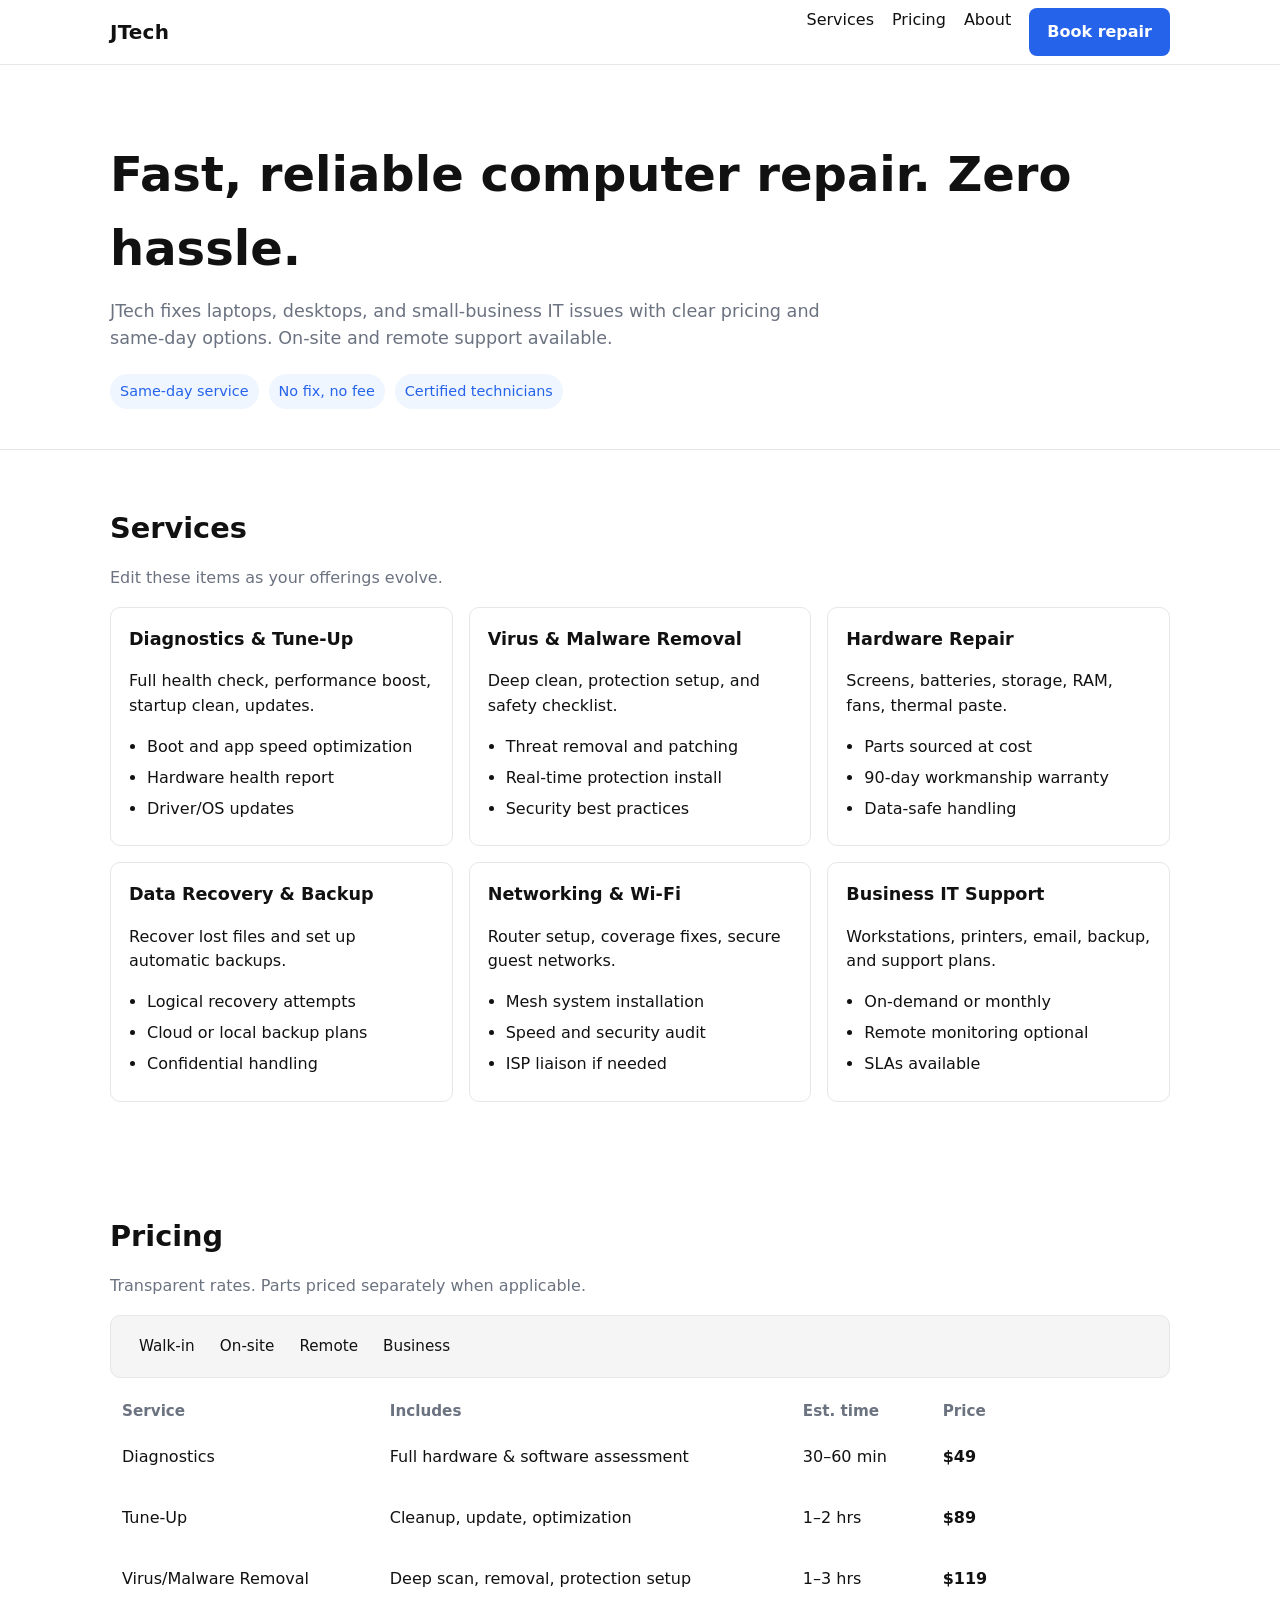
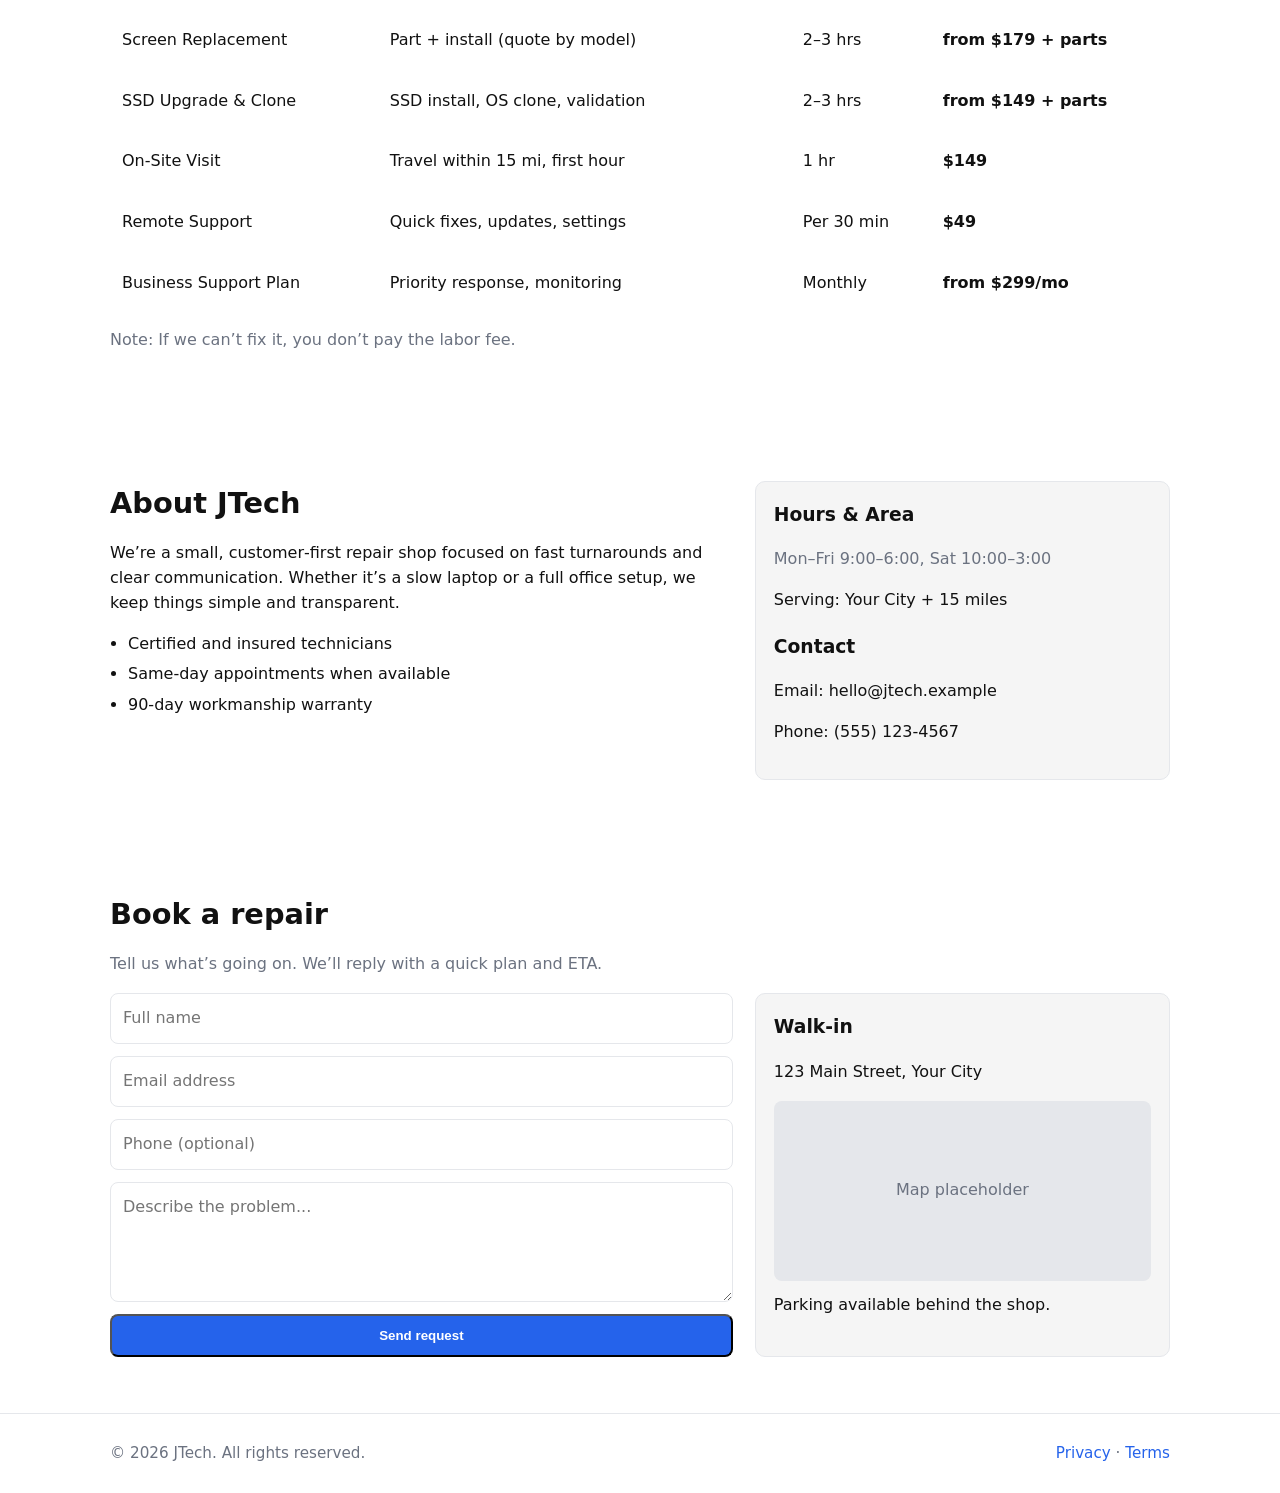
==== index.html @ 732d1e19 "Rename file.html to index.html" ====
<!doctype html>
<html lang="en">
<head>
  <meta charset="utf-8" />
  <meta name="viewport" content="width=device-width,initial-scale=1" />
  <title>JTech — Computer Repair & IT Support</title>
  <meta name="description" content="JTech provides fast, reliable computer repair and IT support. On-site and remote help for homes and small businesses." />
  <style>
    :root{
      --bg:#ffffff; --text:#111111; --muted:#6b7280; --line:#e5e7eb;
      --accent:#2563eb; --accent-weak:#eff6ff; --panel:#f5f5f5; --radius:10px;
    }
    *{box-sizing:border-box}
    html,body{margin:0;padding:0;background:var(--bg);color:var(--text);font-family:system-ui,-apple-system,Segoe UI,Roboto,Inter,Arial,sans-serif;line-height:1.55}
    a{color:var(--accent);text-decoration:none}
    a:hover{text-decoration:underline}
    .container{max-width:1100px;margin:0 auto;padding:0 20px}
    header{position:sticky;top:0;background:rgba(255,255,255,0.9);backdrop-filter:blur(6px);border-bottom:1px solid var(--line);z-index:10}
    .nav{display:flex;align-items:center;justify-content:space-between;height:64px}
    .brand{font-weight:700;font-size:1.25rem;letter-spacing:.2px}
    nav ul{display:flex;gap:18px;list-style:none;margin:0;padding:0}
    nav a{color:var(--text)}
    .btn{display:inline-block;background:var(--accent);color:#fff;padding:12px 18px;border-radius:8px;font-weight:600}
    .btn:hover{opacity:.95;text-decoration:none}
    .hero{padding:72px 0 40px;border-bottom:1px solid var(--line)}
    .hero h1{font-size:clamp(32px,4vw,48px);margin:0 0 12px}
    .hero p{color:var(--muted);font-size:1.1rem;max-width:720px;margin:0 0 22px}
    .badges{display:flex;gap:10px;flex-wrap:wrap;margin:12px 0 0}
    .badge{background:var(--accent-weak);color:var(--accent);padding:6px 10px;border-radius:999px;font-size:.9rem}
    section{padding:56px 0}
    h2{font-size:1.8rem;margin:0 0 16px}
    .muted{color:var(--muted)}
    .grid{display:grid;gap:16px}
    @media(min-width:800px){.grid.cols-3{grid-template-columns:repeat(3,1fr)}}
    .card{border:1px solid var(--line);border-radius:var(--radius);padding:18px;background:#fff}
    .card h3{margin:0 0 6px;font-size:1.1rem}
    .price-table{width:100%;border-collapse:separate;border-spacing:0 8px}
    .price-table th{text-align:left;color:var(--muted);font-weight:600;font-size:.95rem;padding:0 12px}
    .price-row{background:#fff;border:1px solid var(--line);border-radius:10px}
    .price-row td{padding:14px 12px;vertical-align:middle}
    .price-tag{font-weight:700}
    .pill{background:var(--panel);padding:8px 10px;border-radius:8px;font-size:.95rem}
    .split{display:grid;gap:22px}
    @media(min-width:900px){.split{grid-template-columns:1.2fr .8fr}}
    .list{margin:10px 0 0;padding:0 0 0 18px}
    .list li{margin:6px 0}
    .panel{background:var(--panel);border:1px solid var(--line);border-radius:var(--radius);padding:18px}
    form{display:grid;gap:12px}
    input,textarea{width:100%;padding:12px 12px;border:1px solid var(--line);border-radius:8px;font:inherit}
    textarea{min-height:120px;resize:vertical}
    footer{border-top:1px solid var(--line);padding:28px 0;color:var(--muted);font-size:.95rem}
    .sr-only{position:absolute;left:-10000px;top:auto;width:1px;height:1px;overflow:hidden}
  </style>
</head>
<body>
  <header>
    <div class="container nav">
      <div class="brand">JTech</div>
      <nav aria-label="Primary">
        <ul>
          <li><a href="#services">Services</a></li>
          <li><a href="#pricing">Pricing</a></li>
          <li><a href="#about">About</a></li>
          <li><a href="#contact" class="btn">Book repair</a></li>
        </ul>
      </nav>
    </div>
  </header>

  <main>
    <!-- Hero -->
    <section class="hero">
      <div class="container">
        <h1>Fast, reliable computer repair. Zero hassle.</h1>
        <p>JTech fixes laptops, desktops, and small-business IT issues with clear pricing and same‑day options. On-site and remote support available.</p>
        <div class="badges">
          <span class="badge">Same-day service</span>
          <span class="badge">No fix, no fee</span>
          <span class="badge">Certified technicians</span>
        </div>
      </div>
    </section>

    <!-- Services -->
    <section id="services">
      <div class="container">
        <h2>Services</h2>
        <p class="muted">Edit these items as your offerings evolve.</p>
        <div class="grid cols-3">
          <div class="card">
            <h3>Diagnostics & Tune‑Up</h3>
            <p>Full health check, performance boost, startup clean, updates.</p>
            <ul class="list">
              <li>Boot and app speed optimization</li>
              <li>Hardware health report</li>
              <li>Driver/OS updates</li>
            </ul>
          </div>
          <div class="card">
            <h3>Virus & Malware Removal</h3>
            <p>Deep clean, protection setup, and safety checklist.</p>
            <ul class="list">
              <li>Threat removal and patching</li>
              <li>Real-time protection install</li>
              <li>Security best practices</li>
            </ul>
          </div>
          <div class="card">
            <h3>Hardware Repair</h3>
            <p>Screens, batteries, storage, RAM, fans, thermal paste.</p>
            <ul class="list">
              <li>Parts sourced at cost</li>
              <li>90‑day workmanship warranty</li>
              <li>Data-safe handling</li>
            </ul>
          </div>
          <div class="card">
            <h3>Data Recovery & Backup</h3>
            <p>Recover lost files and set up automatic backups.</p>
            <ul class="list">
              <li>Logical recovery attempts</li>
              <li>Cloud or local backup plans</li>
              <li>Confidential handling</li>
            </ul>
          </div>
          <div class="card">
            <h3>Networking & Wi‑Fi</h3>
            <p>Router setup, coverage fixes, secure guest networks.</p>
            <ul class="list">
              <li>Mesh system installation</li>
              <li>Speed and security audit</li>
              <li>ISP liaison if needed</li>
            </ul>
          </div>
          <div class="card">
            <h3>Business IT Support</h3>
            <p>Workstations, printers, email, backup, and support plans.</p>
            <ul class="list">
              <li>On-demand or monthly</li>
              <li>Remote monitoring optional</li>
              <li>SLAs available</li>
            </ul>
          </div>
        </div>
      </div>
    </section>

    <!-- Pricing -->
    <section id="pricing">
      <div class="container">
        <h2>Pricing</h2>
        <p class="muted">Transparent rates. Parts priced separately when applicable.</p>
        <div class="panel" aria-label="Pricing quick filters">
          <span class="pill">Walk‑in</span>
          <span class="pill">On‑site</span>
          <span class="pill">Remote</span>
          <span class="pill">Business</span>
        </div>
        <div style="height:14px"></div>
        <table class="price-table" aria-describedby="pricing">
          <thead>
            <tr>
              <th>Service</th>
              <th>Includes</th>
              <th>Est. time</th>
              <th>Price</th>
            </tr>
          </thead>
          <tbody>
            <!-- Duplicate .price-row to add/edit items -->
            <tr class="price-row">
              <td>Diagnostics</td>
              <td>Full hardware & software assessment</td>
              <td>30–60 min</td>
              <td class="price-tag">$49</td>
            </tr>
            <tr class="price-row">
              <td>Tune‑Up</td>
              <td>Cleanup, update, optimization</td>
              <td>1–2 hrs</td>
              <td class="price-tag">$89</td>
            </tr>
            <tr class="price-row">
              <td>Virus/Malware Removal</td>
              <td>Deep scan, removal, protection setup</td>
              <td>1–3 hrs</td>
              <td class="price-tag">$119</td>
            </tr>
            <tr class="price-row">
              <td>Screen Replacement</td>
              <td>Part + install (quote by model)</td>
              <td>2–3 hrs</td>
              <td class="price-tag">from $179 + parts</td>
            </tr>
            <tr class="price-row">
              <td>SSD Upgrade & Clone</td>
              <td>SSD install, OS clone, validation</td>
              <td>2–3 hrs</td>
              <td class="price-tag">from $149 + parts</td>
            </tr>
            <tr class="price-row">
              <td>On‑Site Visit</td>
              <td>Travel within 15 mi, first hour</td>
              <td>1 hr</td>
              <td class="price-tag">$149</td>
            </tr>
            <tr class="price-row">
              <td>Remote Support</td>
              <td>Quick fixes, updates, settings</td>
              <td>Per 30 min</td>
              <td class="price-tag">$49</td>
            </tr>
            <tr class="price-row">
              <td>Business Support Plan</td>
              <td>Priority response, monitoring</td>
              <td>Monthly</td>
              <td class="price-tag">from $299/mo</td>
            </tr>
          </tbody>
        </table>
        <p class="muted" style="margin-top:10px">Note: If we can’t fix it, you don’t pay the labor fee.</p>
      </div>
    </section>

    <!-- About -->
    <section id="about">
      <div class="container split">
        <div>
          <h2>About JTech</h2>
          <p>We’re a small, customer‑first repair shop focused on fast turnarounds and clear communication. Whether it’s a slow laptop or a full office setup, we keep things simple and transparent.</p>
          <ul class="list">
            <li>Certified and insured technicians</li>
            <li>Same‑day appointments when available</li>
            <li>90‑day workmanship warranty</li>
          </ul>
        </div>
        <div class="panel">
          <h3 style="margin-top:0">Hours & Area</h3>
          <p class="muted">Mon–Fri 9:00–6:00, Sat 10:00–3:00</p>
          <p>Serving: Your City + 15 miles</p>
          <h3>Contact</h3>
          <p>Email: hello@jtech.example</p>
          <p>Phone: (555) 123‑4567</p>
        </div>
      </div>
    </section>

    <!-- Contact -->
    <section id="contact">
      <div class="container">
        <h2>Book a repair</h2>
        <p class="muted">Tell us what’s going on. We’ll reply with a quick plan and ETA.</p>
        <div class="split">
          <form aria-label="Contact form" onsubmit="event.preventDefault(); alert('Thanks! We will contact you shortly.');">
            <label class="sr-only" for="name">Name</label>
            <input id="name" name="name" placeholder="Full name" required />
            <label class="sr-only" for="email">Email</label>
            <input id="email" name="email" placeholder="Email address" type="email" required />
            <label class="sr-only" for="phone">Phone</label>
            <input id="phone" name="phone" placeholder="Phone (optional)" />
            <label class="sr-only" for="details">Issue details</label>
            <textarea id="details" name="details" placeholder="Describe the problem..." required></textarea>
            <button class="btn" type="submit">Send request</button>
          </form>
          <div class="panel">
            <h3 style="margin-top:0">Walk‑in</h3>
            <p>123 Main Street, Your City</p>
            <div id="map" style="height:180px;background:#e5e7eb;border-radius:8px;display:flex;align-items:center;justify-content:center;color:#6b7280">Map placeholder</div>
            <p style="margin-top:12px">Parking available behind the shop.</p>
          </div>
        </div>
      </div>
    </section>
  </main>

  <footer>
    <div class="container">
      <div style="display:flex;justify-content:space-between;flex-wrap:wrap;gap:12px">
        <div>© <span id="year"></span> JTech. All rights reserved.</div>
        <div><a href="#">Privacy</a> · <a href="#">Terms</a></div>
      </div>
    </div>
  </footer>

  <script>
    // Set current year
    document.getElementById('year').textContent = new Date().getFullYear();
  </script>
</body>
</html>
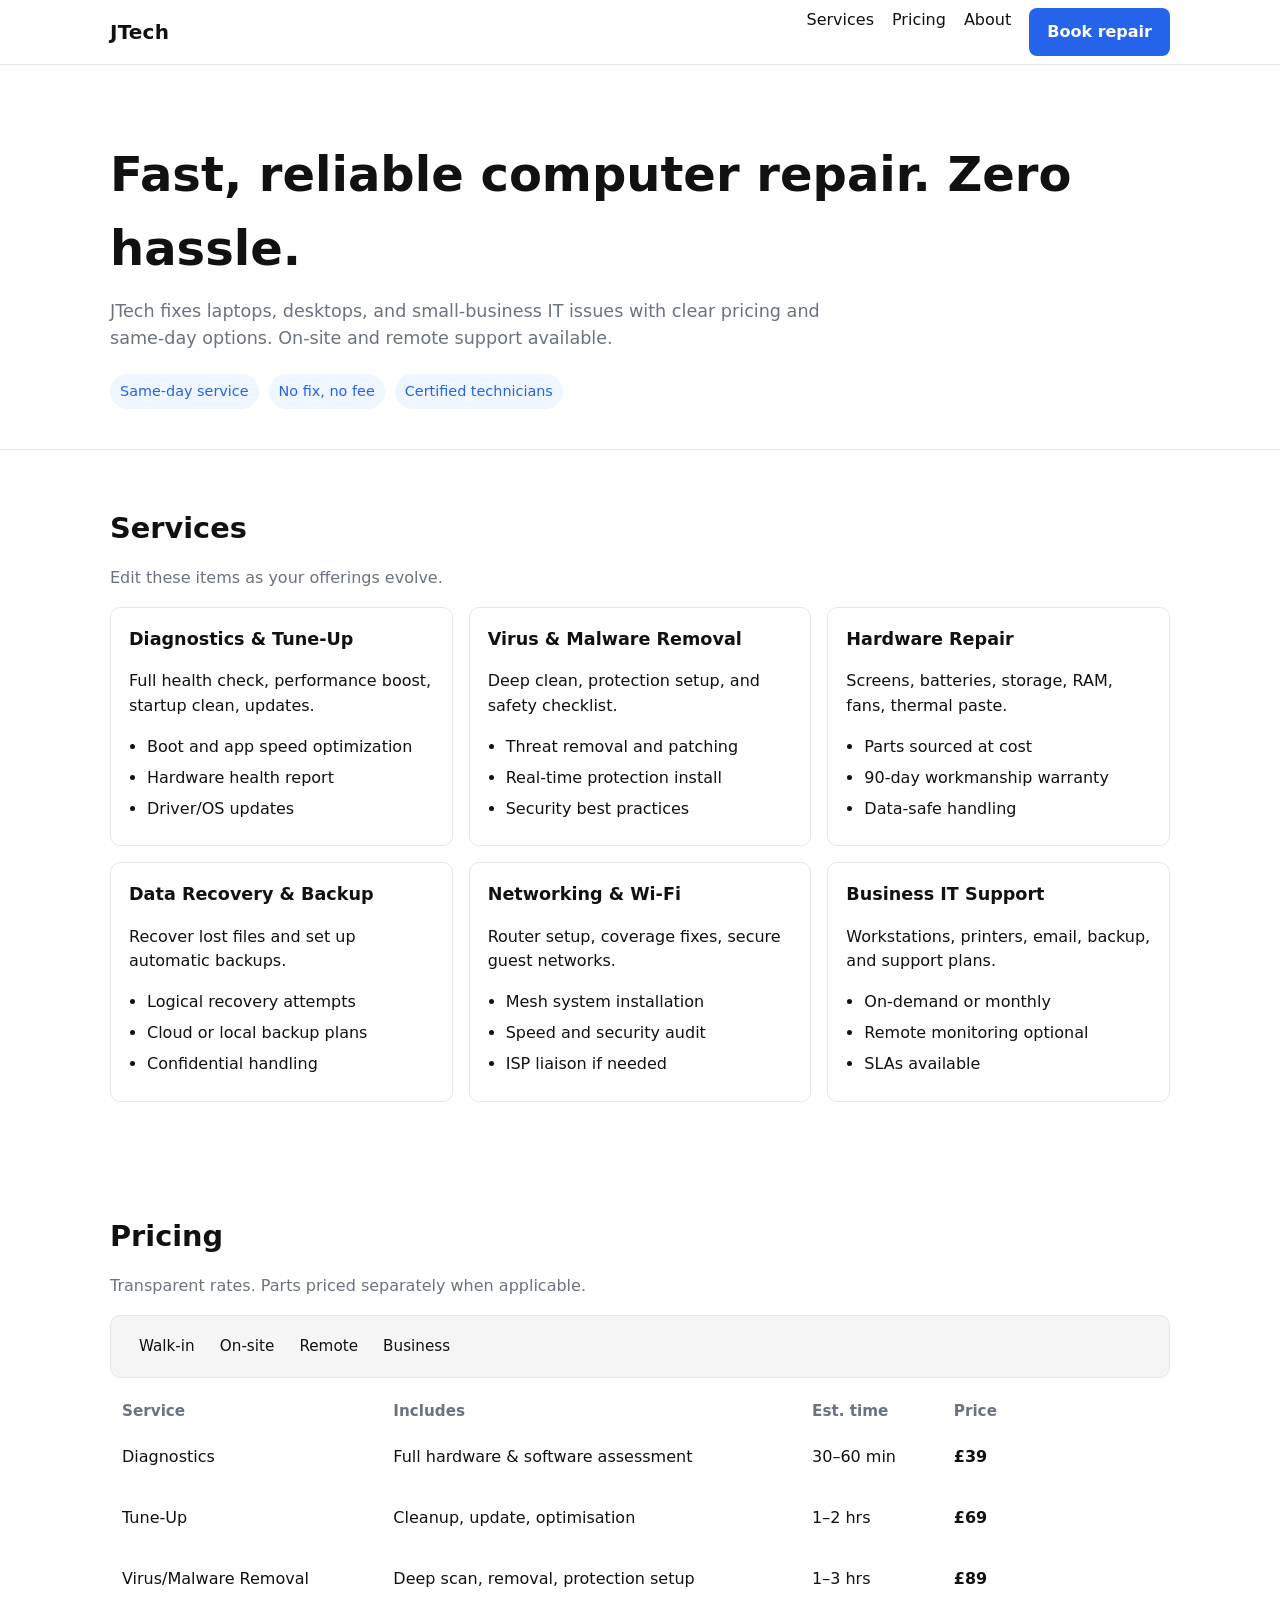
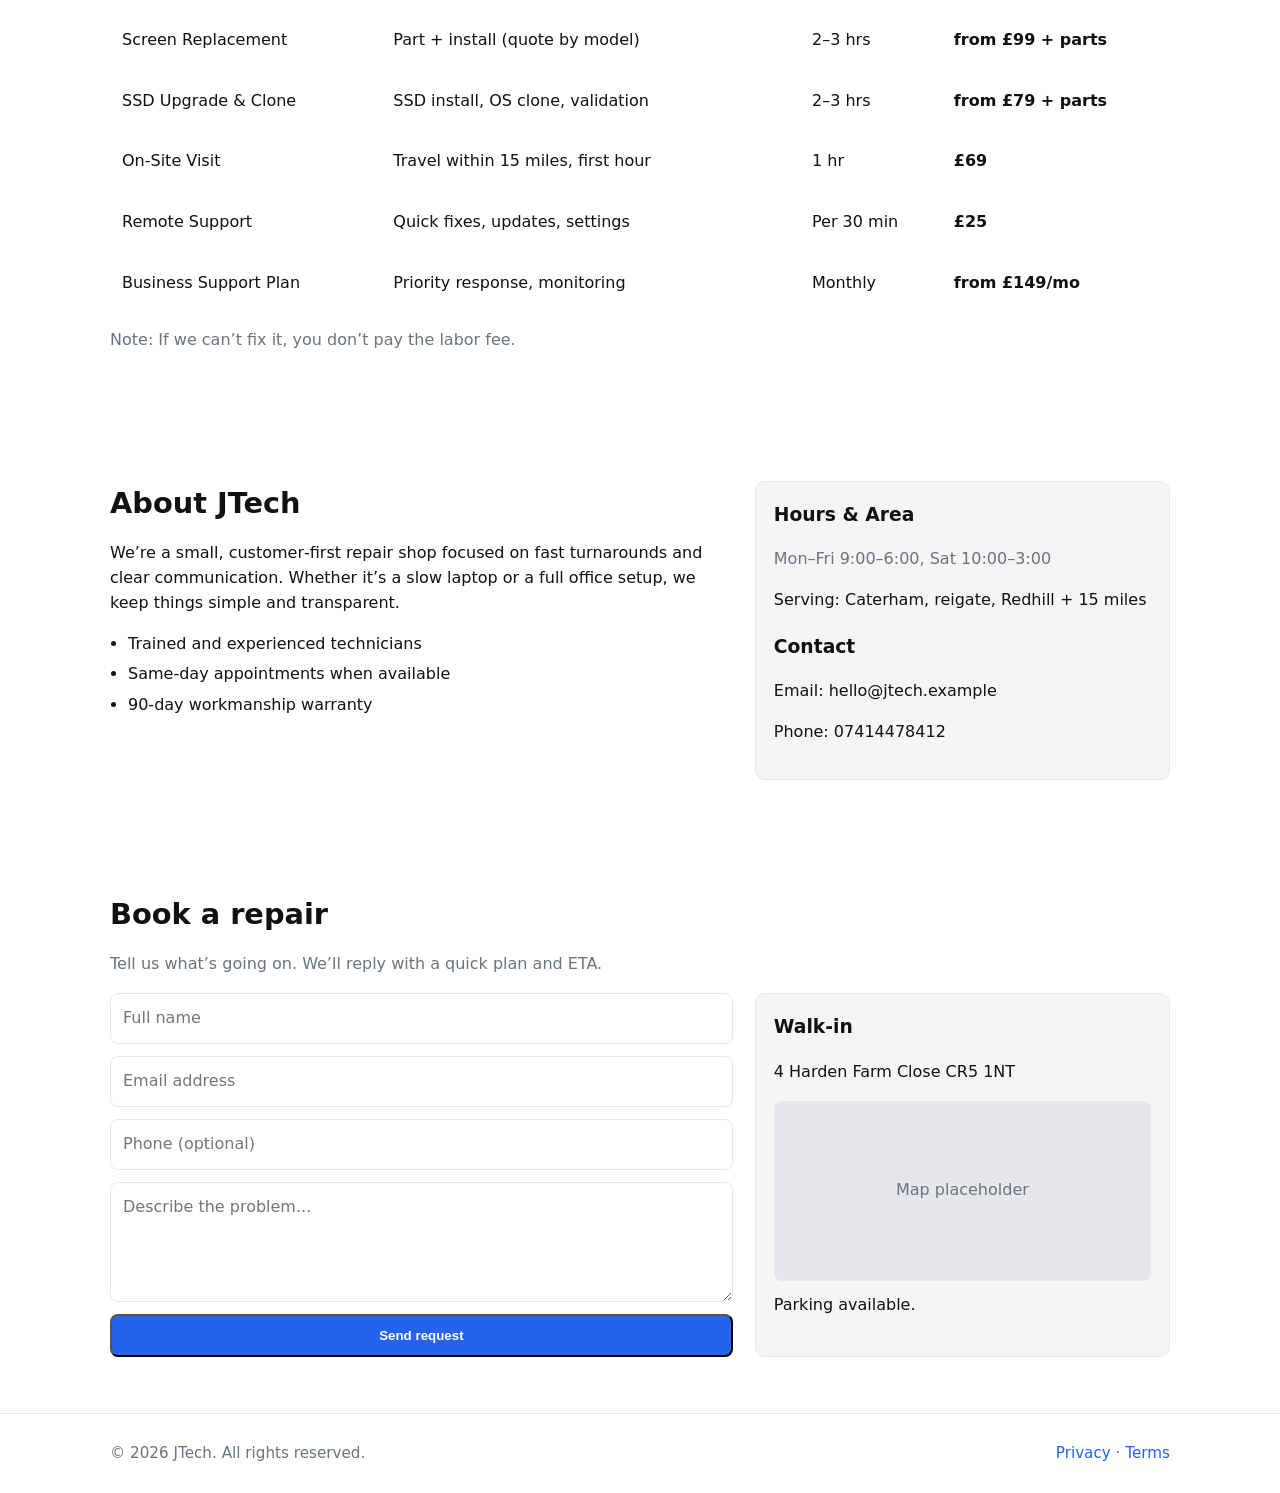
==== commit 3d2194b7: "index.html" ====
--- a/index.html
+++ b/index.html
@@ -169,52 +169,60 @@
           <tbody>
             <!-- Duplicate .price-row to add/edit items -->
             <tr class="price-row">
-              <td>Diagnostics</td>
-              <td>Full hardware & software assessment</td>
-              <td>30–60 min</td>
-              <td class="price-tag">$49</td>
-            </tr>
-            <tr class="price-row">
-              <td>Tune‑Up</td>
-              <td>Cleanup, update, optimization</td>
-              <td>1–2 hrs</td>
-              <td class="price-tag">$89</td>
-            </tr>
-            <tr class="price-row">
-              <td>Virus/Malware Removal</td>
-              <td>Deep scan, removal, protection setup</td>
-              <td>1–3 hrs</td>
-              <td class="price-tag">$119</td>
-            </tr>
-            <tr class="price-row">
-              <td>Screen Replacement</td>
-              <td>Part + install (quote by model)</td>
-              <td>2–3 hrs</td>
-              <td class="price-tag">from $179 + parts</td>
-            </tr>
-            <tr class="price-row">
-              <td>SSD Upgrade & Clone</td>
-              <td>SSD install, OS clone, validation</td>
-              <td>2–3 hrs</td>
-              <td class="price-tag">from $149 + parts</td>
-            </tr>
-            <tr class="price-row">
-              <td>On‑Site Visit</td>
-              <td>Travel within 15 mi, first hour</td>
-              <td>1 hr</td>
-              <td class="price-tag">$149</td>
-            </tr>
-            <tr class="price-row">
-              <td>Remote Support</td>
-              <td>Quick fixes, updates, settings</td>
-              <td>Per 30 min</td>
-              <td class="price-tag">$49</td>
-            </tr>
-            <tr class="price-row">
-              <td>Business Support Plan</td>
-              <td>Priority response, monitoring</td>
-              <td>Monthly</td>
-              <td class="price-tag">from $299/mo</td>
+  <td>Diagnostics</td>
+  <td>Full hardware & software assessment</td>
+  <td>30–60 min</td>
+  <td class="price-tag">£39</td>
+</tr>
+
+<tr class="price-row">
+  <td>Tune-Up</td>
+  <td>Cleanup, update, optimisation</td>
+  <td>1–2 hrs</td>
+  <td class="price-tag">£69</td>
+</tr>
+
+<tr class="price-row">
+  <td>Virus/Malware Removal</td>
+  <td>Deep scan, removal, protection setup</td>
+  <td>1–3 hrs</td>
+  <td class="price-tag">£89</td>
+</tr>
+
+<tr class="price-row">
+  <td>Screen Replacement</td>
+  <td>Part + install (quote by model)</td>
+  <td>2–3 hrs</td>
+  <td class="price-tag">from £99 + parts</td>
+</tr>
+
+<tr class="price-row">
+  <td>SSD Upgrade & Clone</td>
+  <td>SSD install, OS clone, validation</td>
+  <td>2–3 hrs</td>
+  <td class="price-tag">from £79 + parts</td>
+</tr>
+
+<tr class="price-row">
+  <td>On-Site Visit</td>
+  <td>Travel within 15 miles, first hour</td>
+  <td>1 hr</td>
+  <td class="price-tag">£69</td>
+</tr>
+
+<tr class="price-row">
+  <td>Remote Support</td>
+  <td>Quick fixes, updates, settings</td>
+  <td>Per 30 min</td>
+  <td class="price-tag">£25</td>
+</tr>
+
+<tr class="price-row">
+  <td>Business Support Plan</td>
+  <td>Priority response, monitoring</td>
+  <td>Monthly</td>
+  <td class="price-tag">from £149/mo</td>
+</tr>
             </tr>
           </tbody>
         </table>
@@ -229,7 +237,7 @@
           <h2>About JTech</h2>
           <p>We’re a small, customer‑first repair shop focused on fast turnarounds and clear communication. Whether it’s a slow laptop or a full office setup, we keep things simple and transparent.</p>
           <ul class="list">
-            <li>Certified and insured technicians</li>
+            <li>Trained and experienced technicians</li>
             <li>Same‑day appointments when available</li>
             <li>90‑day workmanship warranty</li>
           </ul>
@@ -237,10 +245,10 @@
         <div class="panel">
           <h3 style="margin-top:0">Hours & Area</h3>
           <p class="muted">Mon–Fri 9:00–6:00, Sat 10:00–3:00</p>
-          <p>Serving: Your City + 15 miles</p>
+          <p>Serving: Caterham, reigate, Redhill + 15 miles</p>
           <h3>Contact</h3>
           <p>Email: hello@jtech.example</p>
-          <p>Phone: (555) 123‑4567</p>
+          <p>Phone: 07414478412</p>
         </div>
       </div>
     </section>
@@ -264,9 +272,9 @@
           </form>
           <div class="panel">
             <h3 style="margin-top:0">Walk‑in</h3>
-            <p>123 Main Street, Your City</p>
+            <p>4 Harden Farm Close CR5 1NT</p>
             <div id="map" style="height:180px;background:#e5e7eb;border-radius:8px;display:flex;align-items:center;justify-content:center;color:#6b7280">Map placeholder</div>
-            <p style="margin-top:12px">Parking available behind the shop.</p>
+            <p style="margin-top:12px">Parking available.</p>
           </div>
         </div>
       </div>
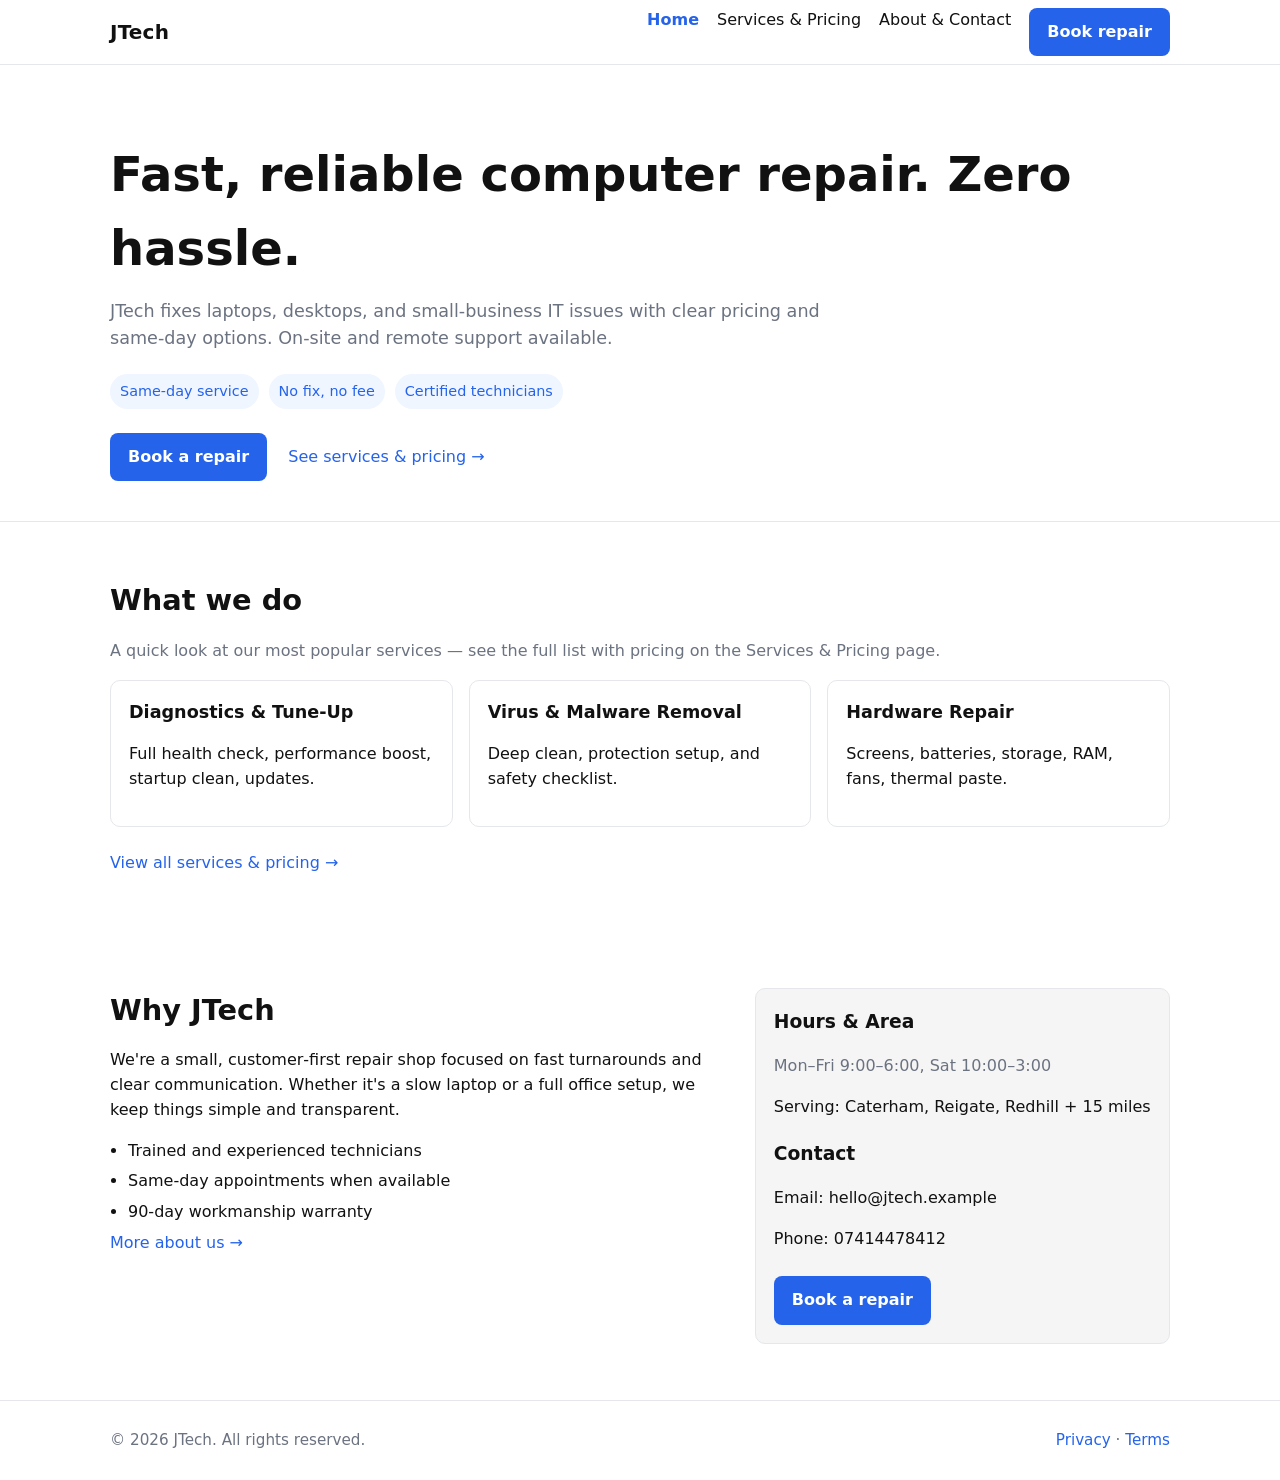
==== commit 2470b505: "Add files via upload" ====
--- a/index.html
+++ b/index.html
@@ -5,70 +5,24 @@
   <meta name="viewport" content="width=device-width,initial-scale=1" />
   <title>JTech — Computer Repair & IT Support</title>
   <meta name="description" content="JTech provides fast, reliable computer repair and IT support. On-site and remote help for homes and small businesses." />
-  <style>
-    :root{
-      --bg:#ffffff; --text:#111111; --muted:#6b7280; --line:#e5e7eb;
-      --accent:#2563eb; --accent-weak:#eff6ff; --panel:#f5f5f5; --radius:10px;
-    }
-    *{box-sizing:border-box}
-    html,body{margin:0;padding:0;background:var(--bg);color:var(--text);font-family:system-ui,-apple-system,Segoe UI,Roboto,Inter,Arial,sans-serif;line-height:1.55}
-    a{color:var(--accent);text-decoration:none}
-    a:hover{text-decoration:underline}
-    .container{max-width:1100px;margin:0 auto;padding:0 20px}
-    header{position:sticky;top:0;background:rgba(255,255,255,0.9);backdrop-filter:blur(6px);border-bottom:1px solid var(--line);z-index:10}
-    .nav{display:flex;align-items:center;justify-content:space-between;height:64px}
-    .brand{font-weight:700;font-size:1.25rem;letter-spacing:.2px}
-    nav ul{display:flex;gap:18px;list-style:none;margin:0;padding:0}
-    nav a{color:var(--text)}
-    .btn{display:inline-block;background:var(--accent);color:#fff;padding:12px 18px;border-radius:8px;font-weight:600}
-    .btn:hover{opacity:.95;text-decoration:none}
-    .hero{padding:72px 0 40px;border-bottom:1px solid var(--line)}
-    .hero h1{font-size:clamp(32px,4vw,48px);margin:0 0 12px}
-    .hero p{color:var(--muted);font-size:1.1rem;max-width:720px;margin:0 0 22px}
-    .badges{display:flex;gap:10px;flex-wrap:wrap;margin:12px 0 0}
-    .badge{background:var(--accent-weak);color:var(--accent);padding:6px 10px;border-radius:999px;font-size:.9rem}
-    section{padding:56px 0}
-    h2{font-size:1.8rem;margin:0 0 16px}
-    .muted{color:var(--muted)}
-    .grid{display:grid;gap:16px}
-    @media(min-width:800px){.grid.cols-3{grid-template-columns:repeat(3,1fr)}}
-    .card{border:1px solid var(--line);border-radius:var(--radius);padding:18px;background:#fff}
-    .card h3{margin:0 0 6px;font-size:1.1rem}
-    .price-table{width:100%;border-collapse:separate;border-spacing:0 8px}
-    .price-table th{text-align:left;color:var(--muted);font-weight:600;font-size:.95rem;padding:0 12px}
-    .price-row{background:#fff;border:1px solid var(--line);border-radius:10px}
-    .price-row td{padding:14px 12px;vertical-align:middle}
-    .price-tag{font-weight:700}
-    .pill{background:var(--panel);padding:8px 10px;border-radius:8px;font-size:.95rem}
-    .split{display:grid;gap:22px}
-    @media(min-width:900px){.split{grid-template-columns:1.2fr .8fr}}
-    .list{margin:10px 0 0;padding:0 0 0 18px}
-    .list li{margin:6px 0}
-    .panel{background:var(--panel);border:1px solid var(--line);border-radius:var(--radius);padding:18px}
-    form{display:grid;gap:12px}
-    input,textarea{width:100%;padding:12px 12px;border:1px solid var(--line);border-radius:8px;font:inherit}
-    textarea{min-height:120px;resize:vertical}
-    footer{border-top:1px solid var(--line);padding:28px 0;color:var(--muted);font-size:.95rem}
-    .sr-only{position:absolute;left:-10000px;top:auto;width:1px;height:1px;overflow:hidden}
-  </style>
+  <link rel="stylesheet" href="styles.css" />
 </head>
 <body>
   <header>
     <div class="container nav">
-      <div class="brand">JTech</div>
+      <a class="brand" href="index.html">JTech</a>
       <nav aria-label="Primary">
         <ul>
-          <li><a href="#services">Services</a></li>
-          <li><a href="#pricing">Pricing</a></li>
-          <li><a href="#about">About</a></li>
-          <li><a href="#contact" class="btn">Book repair</a></li>
+          <li><a href="index.html" class="active">Home</a></li>
+          <li><a href="services-pricing.html">Services & Pricing</a></li>
+          <li><a href="about-contact.html">About & Contact</a></li>
+          <li><a href="about-contact.html#contact" class="btn">Book repair</a></li>
         </ul>
       </nav>
     </div>
   </header>
 
   <main>
-    <!-- Hero -->
     <section class="hero">
       <div class="container">
         <h1>Fast, reliable computer repair. Zero hassle.</h1>
@@ -78,204 +32,57 @@
           <span class="badge">No fix, no fee</span>
           <span class="badge">Certified technicians</span>
         </div>
+        <div style="margin-top:24px">
+          <a href="about-contact.html#contact" class="btn">Book a repair</a>
+          <a href="services-pricing.html" style="margin-left:16px">See services & pricing →</a>
+        </div>
       </div>
     </section>
 
-    <!-- Services -->
-    <section id="services">
+    <section>
       <div class="container">
-        <h2>Services</h2>
-        <p class="muted">Edit these items as your offerings evolve.</p>
+        <h2>What we do</h2>
+        <p class="muted">A quick look at our most popular services — see the full list with pricing on the Services & Pricing page.</p>
         <div class="grid cols-3">
           <div class="card">
             <h3>Diagnostics & Tune‑Up</h3>
             <p>Full health check, performance boost, startup clean, updates.</p>
-            <ul class="list">
-              <li>Boot and app speed optimization</li>
-              <li>Hardware health report</li>
-              <li>Driver/OS updates</li>
-            </ul>
           </div>
           <div class="card">
             <h3>Virus & Malware Removal</h3>
             <p>Deep clean, protection setup, and safety checklist.</p>
-            <ul class="list">
-              <li>Threat removal and patching</li>
-              <li>Real-time protection install</li>
-              <li>Security best practices</li>
-            </ul>
           </div>
           <div class="card">
             <h3>Hardware Repair</h3>
             <p>Screens, batteries, storage, RAM, fans, thermal paste.</p>
-            <ul class="list">
-              <li>Parts sourced at cost</li>
-              <li>90‑day workmanship warranty</li>
-              <li>Data-safe handling</li>
-            </ul>
           </div>
-          <div class="card">
-            <h3>Data Recovery & Backup</h3>
-            <p>Recover lost files and set up automatic backups.</p>
-            <ul class="list">
-              <li>Logical recovery attempts</li>
-              <li>Cloud or local backup plans</li>
-              <li>Confidential handling</li>
-            </ul>
-          </div>
-          <div class="card">
-            <h3>Networking & Wi‑Fi</h3>
-            <p>Router setup, coverage fixes, secure guest networks.</p>
-            <ul class="list">
-              <li>Mesh system installation</li>
-              <li>Speed and security audit</li>
-              <li>ISP liaison if needed</li>
-            </ul>
-          </div>
-          <div class="card">
-            <h3>Business IT Support</h3>
-            <p>Workstations, printers, email, backup, and support plans.</p>
-            <ul class="list">
-              <li>On-demand or monthly</li>
-              <li>Remote monitoring optional</li>
-              <li>SLAs available</li>
-            </ul>
-          </div>
+        </div>
+        <div style="margin-top:24px">
+          <a href="services-pricing.html">View all services & pricing →</a>
         </div>
       </div>
     </section>
 
-    <!-- Pricing -->
-    <section id="pricing">
-      <div class="container">
-        <h2>Pricing</h2>
-        <p class="muted">Transparent rates. Parts priced separately when applicable.</p>
-        <div class="panel" aria-label="Pricing quick filters">
-          <span class="pill">Walk‑in</span>
-          <span class="pill">On‑site</span>
-          <span class="pill">Remote</span>
-          <span class="pill">Business</span>
-        </div>
-        <div style="height:14px"></div>
-        <table class="price-table" aria-describedby="pricing">
-          <thead>
-            <tr>
-              <th>Service</th>
-              <th>Includes</th>
-              <th>Est. time</th>
-              <th>Price</th>
-            </tr>
-          </thead>
-          <tbody>
-            <!-- Duplicate .price-row to add/edit items -->
-            <tr class="price-row">
-  <td>Diagnostics</td>
-  <td>Full hardware & software assessment</td>
-  <td>30–60 min</td>
-  <td class="price-tag">£39</td>
-</tr>
-
-<tr class="price-row">
-  <td>Tune-Up</td>
-  <td>Cleanup, update, optimisation</td>
-  <td>1–2 hrs</td>
-  <td class="price-tag">£69</td>
-</tr>
-
-<tr class="price-row">
-  <td>Virus/Malware Removal</td>
-  <td>Deep scan, removal, protection setup</td>
-  <td>1–3 hrs</td>
-  <td class="price-tag">£89</td>
-</tr>
-
-<tr class="price-row">
-  <td>Screen Replacement</td>
-  <td>Part + install (quote by model)</td>
-  <td>2–3 hrs</td>
-  <td class="price-tag">from £99 + parts</td>
-</tr>
-
-<tr class="price-row">
-  <td>SSD Upgrade & Clone</td>
-  <td>SSD install, OS clone, validation</td>
-  <td>2–3 hrs</td>
-  <td class="price-tag">from £79 + parts</td>
-</tr>
-
-<tr class="price-row">
-  <td>On-Site Visit</td>
-  <td>Travel within 15 miles, first hour</td>
-  <td>1 hr</td>
-  <td class="price-tag">£69</td>
-</tr>
-
-<tr class="price-row">
-  <td>Remote Support</td>
-  <td>Quick fixes, updates, settings</td>
-  <td>Per 30 min</td>
-  <td class="price-tag">£25</td>
-</tr>
-
-<tr class="price-row">
-  <td>Business Support Plan</td>
-  <td>Priority response, monitoring</td>
-  <td>Monthly</td>
-  <td class="price-tag">from £149/mo</td>
-</tr>
-            </tr>
-          </tbody>
-        </table>
-        <p class="muted" style="margin-top:10px">Note: If we can’t fix it, you don’t pay the labor fee.</p>
-      </div>
-    </section>
-
-    <!-- About -->
-    <section id="about">
+    <section>
       <div class="container split">
         <div>
-          <h2>About JTech</h2>
-          <p>We’re a small, customer‑first repair shop focused on fast turnarounds and clear communication. Whether it’s a slow laptop or a full office setup, we keep things simple and transparent.</p>
+          <h2>Why JTech</h2>
+          <p>We're a small, customer‑first repair shop focused on fast turnarounds and clear communication. Whether it's a slow laptop or a full office setup, we keep things simple and transparent.</p>
           <ul class="list">
             <li>Trained and experienced technicians</li>
             <li>Same‑day appointments when available</li>
             <li>90‑day workmanship warranty</li>
           </ul>
+          <a href="about-contact.html">More about us →</a>
         </div>
         <div class="panel">
           <h3 style="margin-top:0">Hours & Area</h3>
           <p class="muted">Mon–Fri 9:00–6:00, Sat 10:00–3:00</p>
-          <p>Serving: Caterham, reigate, Redhill + 15 miles</p>
+          <p>Serving: Caterham, Reigate, Redhill + 15 miles</p>
           <h3>Contact</h3>
           <p>Email: hello@jtech.example</p>
           <p>Phone: 07414478412</p>
-        </div>
-      </div>
-    </section>
-
-    <!-- Contact -->
-    <section id="contact">
-      <div class="container">
-        <h2>Book a repair</h2>
-        <p class="muted">Tell us what’s going on. We’ll reply with a quick plan and ETA.</p>
-        <div class="split">
-          <form aria-label="Contact form" onsubmit="event.preventDefault(); alert('Thanks! We will contact you shortly.');">
-            <label class="sr-only" for="name">Name</label>
-            <input id="name" name="name" placeholder="Full name" required />
-            <label class="sr-only" for="email">Email</label>
-            <input id="email" name="email" placeholder="Email address" type="email" required />
-            <label class="sr-only" for="phone">Phone</label>
-            <input id="phone" name="phone" placeholder="Phone (optional)" />
-            <label class="sr-only" for="details">Issue details</label>
-            <textarea id="details" name="details" placeholder="Describe the problem..." required></textarea>
-            <button class="btn" type="submit">Send request</button>
-          </form>
-          <div class="panel">
-            <h3 style="margin-top:0">Walk‑in</h3>
-            <p>4 Harden Farm Close CR5 1NT</p>
-            <div id="map" style="height:180px;background:#e5e7eb;border-radius:8px;display:flex;align-items:center;justify-content:center;color:#6b7280">Map placeholder</div>
-            <p style="margin-top:12px">Parking available.</p>
-          </div>
+          <a href="about-contact.html#contact" class="btn" style="margin-top:8px">Book a repair</a>
         </div>
       </div>
     </section>
@@ -291,7 +98,6 @@
   </footer>
 
   <script>
-    // Set current year
     document.getElementById('year').textContent = new Date().getFullYear();
   </script>
 </body>
--- a/styles.css
+++ b/styles.css
@@ -0,0 +1,45 @@
+:root{
+  --bg:#ffffff; --text:#111111; --muted:#6b7280; --line:#e5e7eb;
+  --accent:#2563eb; --accent-weak:#eff6ff; --panel:#f5f5f5; --radius:10px;
+}
+*{box-sizing:border-box}
+html,body{margin:0;padding:0;background:var(--bg);color:var(--text);font-family:system-ui,-apple-system,Segoe UI,Roboto,Inter,Arial,sans-serif;line-height:1.55}
+a{color:var(--accent);text-decoration:none}
+a:hover{text-decoration:underline}
+.container{max-width:1100px;margin:0 auto;padding:0 20px}
+header{position:sticky;top:0;background:rgba(255,255,255,0.9);backdrop-filter:blur(6px);border-bottom:1px solid var(--line);z-index:10}
+.nav{display:flex;align-items:center;justify-content:space-between;height:64px}
+.brand{font-weight:700;font-size:1.25rem;letter-spacing:.2px;color:var(--text)}
+nav ul{display:flex;gap:18px;list-style:none;margin:0;padding:0}
+nav a{color:var(--text)}
+nav a.active{color:var(--accent);font-weight:600}
+.btn{display:inline-block;background:var(--accent);color:#fff;padding:12px 18px;border-radius:8px;font-weight:600}
+.btn:hover{opacity:.95;text-decoration:none}
+.hero{padding:72px 0 40px;border-bottom:1px solid var(--line)}
+.hero h1{font-size:clamp(32px,4vw,48px);margin:0 0 12px}
+.hero p{color:var(--muted);font-size:1.1rem;max-width:720px;margin:0 0 22px}
+.badges{display:flex;gap:10px;flex-wrap:wrap;margin:12px 0 0}
+.badge{background:var(--accent-weak);color:var(--accent);padding:6px 10px;border-radius:999px;font-size:.9rem}
+section{padding:56px 0}
+h2{font-size:1.8rem;margin:0 0 16px}
+.muted{color:var(--muted)}
+.grid{display:grid;gap:16px}
+@media(min-width:800px){.grid.cols-3{grid-template-columns:repeat(3,1fr)}}
+.card{border:1px solid var(--line);border-radius:var(--radius);padding:18px;background:#fff}
+.card h3{margin:0 0 6px;font-size:1.1rem}
+.price-table{width:100%;border-collapse:separate;border-spacing:0 8px}
+.price-table th{text-align:left;color:var(--muted);font-weight:600;font-size:.95rem;padding:0 12px}
+.price-row{background:#fff;border:1px solid var(--line);border-radius:10px}
+.price-row td{padding:14px 12px;vertical-align:middle}
+.price-tag{font-weight:700}
+.pill{background:var(--panel);padding:8px 10px;border-radius:8px;font-size:.95rem}
+.split{display:grid;gap:22px}
+@media(min-width:900px){.split{grid-template-columns:1.2fr .8fr}}
+.list{margin:10px 0 0;padding:0 0 0 18px}
+.list li{margin:6px 0}
+.panel{background:var(--panel);border:1px solid var(--line);border-radius:var(--radius);padding:18px}
+form{display:grid;gap:12px}
+input,textarea{width:100%;padding:12px 12px;border:1px solid var(--line);border-radius:8px;font:inherit}
+textarea{min-height:120px;resize:vertical}
+footer{border-top:1px solid var(--line);padding:28px 0;color:var(--muted);font-size:.95rem}
+.sr-only{position:absolute;left:-10000px;top:auto;width:1px;height:1px;overflow:hidden}
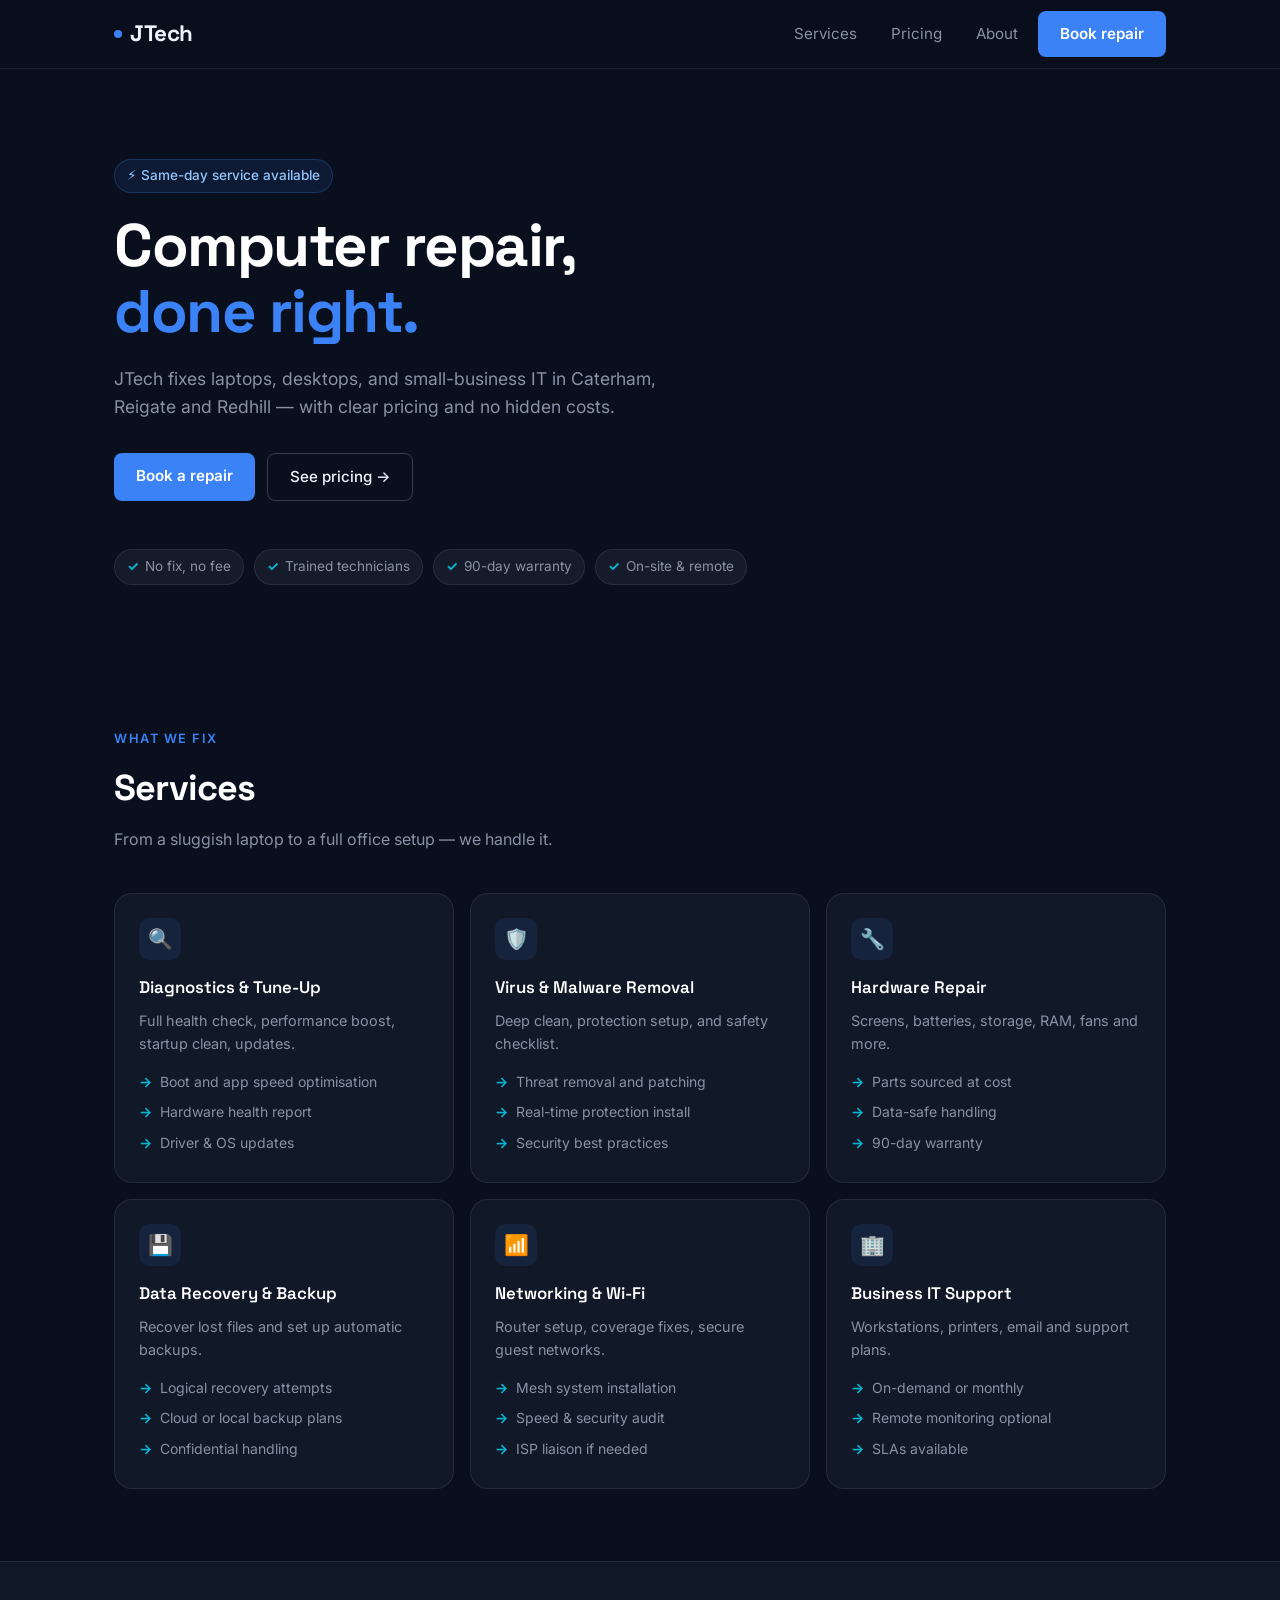
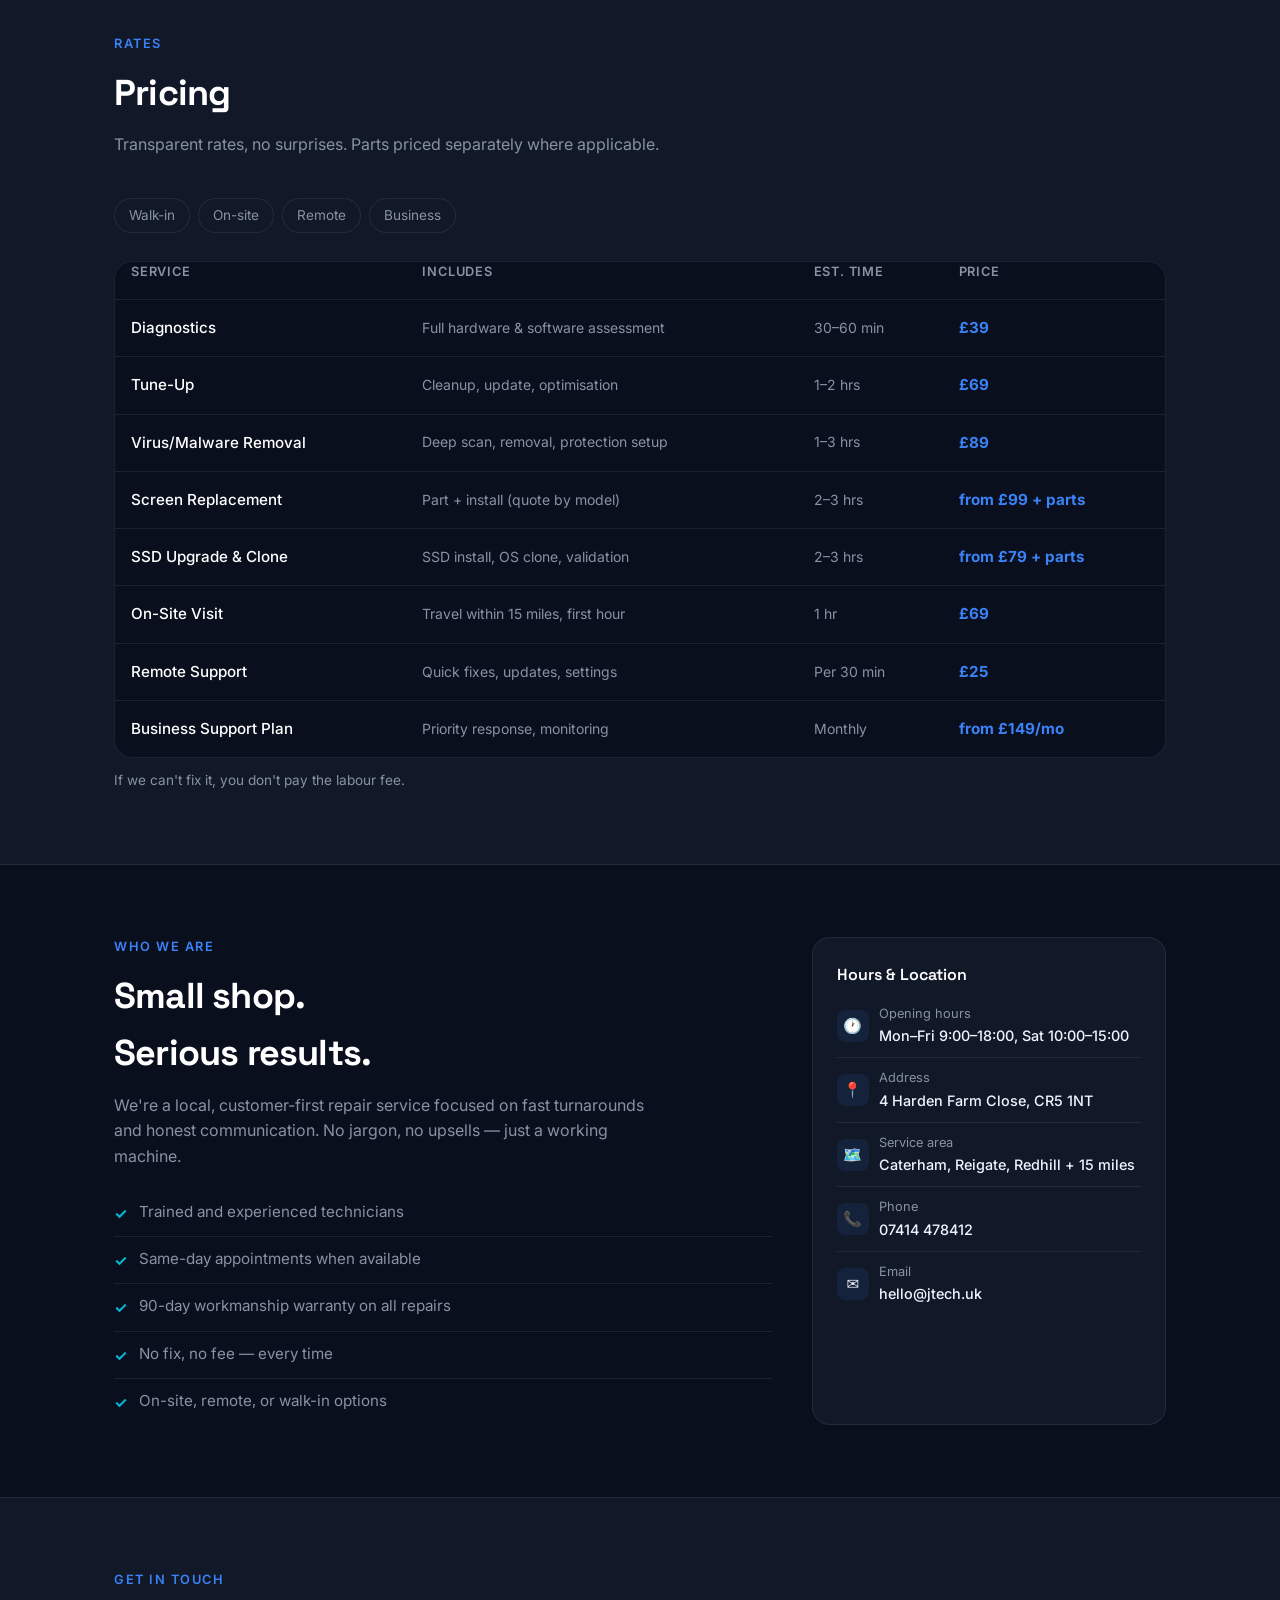
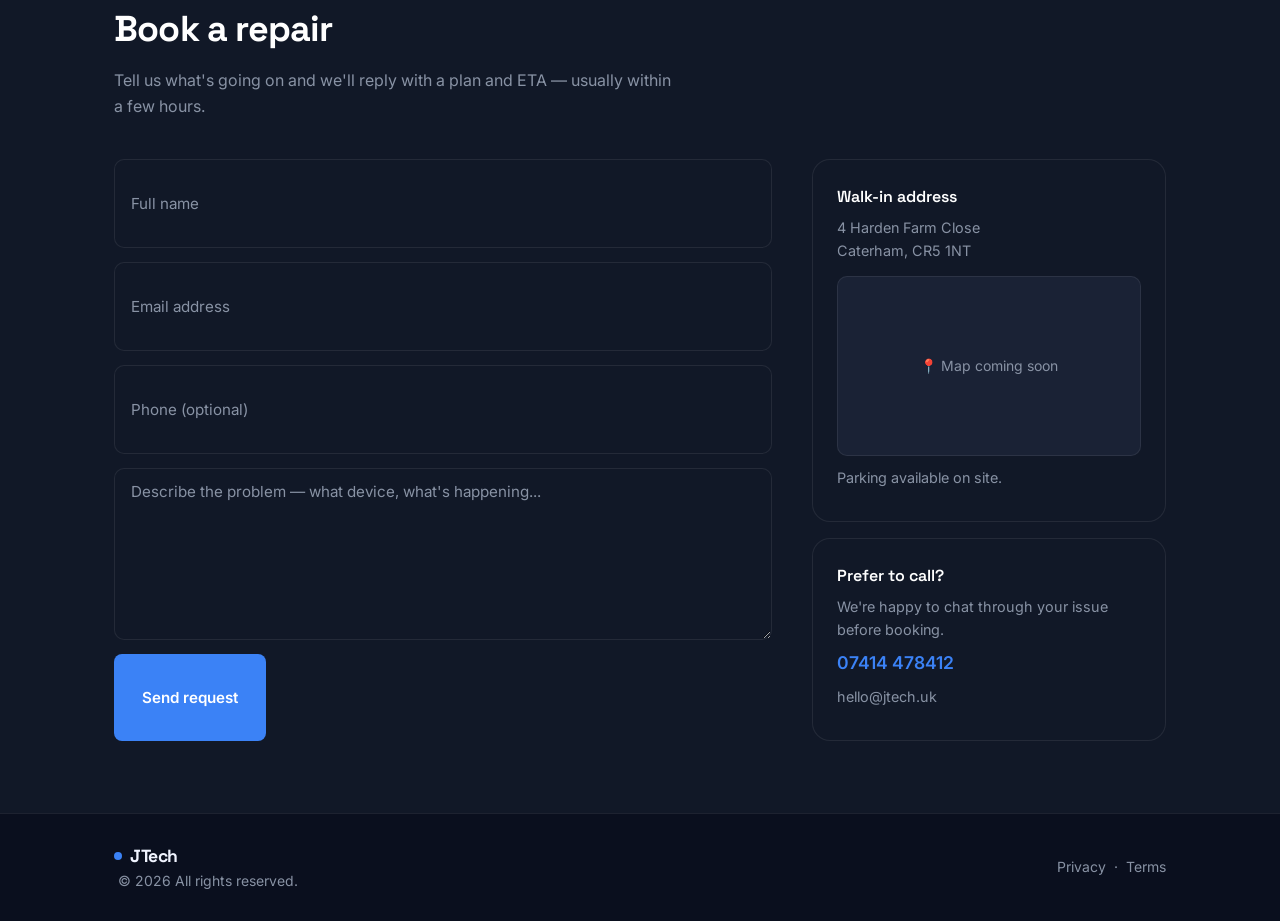
==== commit 2d0a4453: "Add files via upload" ====
--- a/index.html
+++ b/index.html
@@ -4,19 +4,19 @@
   <meta charset="utf-8" />
   <meta name="viewport" content="width=device-width,initial-scale=1" />
   <title>JTech — Computer Repair & IT Support</title>
-  <meta name="description" content="JTech provides fast, reliable computer repair and IT support. On-site and remote help for homes and small businesses." />
+  <meta name="description" content="JTech provides fast, reliable computer repair and IT support in Caterham, Reigate and Redhill." />
   <link rel="stylesheet" href="styles.css" />
 </head>
 <body>
   <header>
     <div class="container nav">
-      <a class="brand" href="index.html">JTech</a>
+      <a class="brand" href="#"><span class="brand-dot"></span>JTech</a>
       <nav aria-label="Primary">
         <ul>
-          <li><a href="index.html" class="active">Home</a></li>
-          <li><a href="services-pricing.html">Services & Pricing</a></li>
-          <li><a href="about-contact.html">About & Contact</a></li>
-          <li><a href="about-contact.html#contact" class="btn">Book repair</a></li>
+          <li><a href="#services">Services</a></li>
+          <li><a href="#pricing">Pricing</a></li>
+          <li><a href="#about">About</a></li>
+          <li><a href="#contact" class="btn">Book repair</a></li>
         </ul>
       </nav>
     </div>
@@ -25,80 +25,188 @@
   <main>
     <section class="hero">
       <div class="container">
-        <h1>Fast, reliable computer repair. Zero hassle.</h1>
-        <p>JTech fixes laptops, desktops, and small-business IT issues with clear pricing and same‑day options. On-site and remote support available.</p>
+        <div class="hero-tag">⚡ Same-day service available</div>
+        <h1>Computer repair,<br><span>done right.</span></h1>
+        <p>JTech fixes laptops, desktops, and small-business IT in Caterham, Reigate and Redhill — with clear pricing and no hidden costs.</p>
+        <div class="hero-ctas">
+          <a href="#contact" class="btn">Book a repair</a>
+          <a href="#pricing" class="btn-outline">See pricing →</a>
+        </div>
         <div class="badges">
-          <span class="badge">Same-day service</span>
           <span class="badge">No fix, no fee</span>
-          <span class="badge">Certified technicians</span>
-        </div>
-        <div style="margin-top:24px">
-          <a href="about-contact.html#contact" class="btn">Book a repair</a>
-          <a href="services-pricing.html" style="margin-left:16px">See services & pricing →</a>
-        </div>
-      </div>
-    </section>
-
-    <section>
-      <div class="container">
-        <h2>What we do</h2>
-        <p class="muted">A quick look at our most popular services — see the full list with pricing on the Services & Pricing page.</p>
+          <span class="badge">Trained technicians</span>
+          <span class="badge">90-day warranty</span>
+          <span class="badge">On-site & remote</span>
+        </div>
+      </div>
+    </section>
+
+    <section id="services">
+      <div class="container">
+        <p class="section-label">What we fix</p>
+        <h2>Services</h2>
+        <p class="sub">From a sluggish laptop to a full office setup — we handle it.</p>
         <div class="grid cols-3">
           <div class="card">
-            <h3>Diagnostics & Tune‑Up</h3>
+            <div class="card-icon">🔍</div>
+            <h3>Diagnostics & Tune-Up</h3>
             <p>Full health check, performance boost, startup clean, updates.</p>
-          </div>
-          <div class="card">
+            <ul><li>Boot and app speed optimisation</li><li>Hardware health report</li><li>Driver & OS updates</li></ul>
+          </div>
+          <div class="card">
+            <div class="card-icon">🛡️</div>
             <h3>Virus & Malware Removal</h3>
             <p>Deep clean, protection setup, and safety checklist.</p>
-          </div>
-          <div class="card">
+            <ul><li>Threat removal and patching</li><li>Real-time protection install</li><li>Security best practices</li></ul>
+          </div>
+          <div class="card">
+            <div class="card-icon">🔧</div>
             <h3>Hardware Repair</h3>
-            <p>Screens, batteries, storage, RAM, fans, thermal paste.</p>
-          </div>
-        </div>
-        <div style="margin-top:24px">
-          <a href="services-pricing.html">View all services & pricing →</a>
-        </div>
-      </div>
-    </section>
-
-    <section>
+            <p>Screens, batteries, storage, RAM, fans and more.</p>
+            <ul><li>Parts sourced at cost</li><li>Data-safe handling</li><li>90-day warranty</li></ul>
+          </div>
+          <div class="card">
+            <div class="card-icon">💾</div>
+            <h3>Data Recovery & Backup</h3>
+            <p>Recover lost files and set up automatic backups.</p>
+            <ul><li>Logical recovery attempts</li><li>Cloud or local backup plans</li><li>Confidential handling</li></ul>
+          </div>
+          <div class="card">
+            <div class="card-icon">📶</div>
+            <h3>Networking & Wi-Fi</h3>
+            <p>Router setup, coverage fixes, secure guest networks.</p>
+            <ul><li>Mesh system installation</li><li>Speed & security audit</li><li>ISP liaison if needed</li></ul>
+          </div>
+          <div class="card">
+            <div class="card-icon">🏢</div>
+            <h3>Business IT Support</h3>
+            <p>Workstations, printers, email and support plans.</p>
+            <ul><li>On-demand or monthly</li><li>Remote monitoring optional</li><li>SLAs available</li></ul>
+          </div>
+        </div>
+      </div>
+    </section>
+
+    <section id="pricing" style="background: var(--surface); border-top: 1px solid var(--border); border-bottom: 1px solid var(--border);">
+      <div class="container">
+        <p class="section-label">Rates</p>
+        <h2>Pricing</h2>
+        <p class="sub">Transparent rates, no surprises. Parts priced separately where applicable.</p>
+        <div class="pill-group">
+          <span class="pill">Walk-in</span>
+          <span class="pill">On-site</span>
+          <span class="pill">Remote</span>
+          <span class="pill">Business</span>
+        </div>
+        <div style="background:var(--bg);border:1px solid var(--border);border-radius:var(--radius-lg);overflow:hidden">
+          <table class="price-table">
+            <thead>
+              <tr>
+                <th>Service</th>
+                <th>Includes</th>
+                <th>Est. time</th>
+                <th>Price</th>
+              </tr>
+            </thead>
+            <tbody>
+              <tr class="price-row"><td>Diagnostics</td><td>Full hardware & software assessment</td><td>30–60 min</td><td class="price-tag">£39</td></tr>
+              <tr class="price-row"><td>Tune-Up</td><td>Cleanup, update, optimisation</td><td>1–2 hrs</td><td class="price-tag">£69</td></tr>
+              <tr class="price-row"><td>Virus/Malware Removal</td><td>Deep scan, removal, protection setup</td><td>1–3 hrs</td><td class="price-tag">£89</td></tr>
+              <tr class="price-row"><td>Screen Replacement</td><td>Part + install (quote by model)</td><td>2–3 hrs</td><td class="price-tag">from £99 + parts</td></tr>
+              <tr class="price-row"><td>SSD Upgrade & Clone</td><td>SSD install, OS clone, validation</td><td>2–3 hrs</td><td class="price-tag">from £79 + parts</td></tr>
+              <tr class="price-row"><td>On-Site Visit</td><td>Travel within 15 miles, first hour</td><td>1 hr</td><td class="price-tag">£69</td></tr>
+              <tr class="price-row"><td>Remote Support</td><td>Quick fixes, updates, settings</td><td>Per 30 min</td><td class="price-tag">£25</td></tr>
+              <tr class="price-row" style="border-bottom:none"><td>Business Support Plan</td><td>Priority response, monitoring</td><td>Monthly</td><td class="price-tag">from £149/mo</td></tr>
+            </tbody>
+          </table>
+        </div>
+        <p style="color:var(--muted);font-size:.85rem;margin-top:12px">If we can't fix it, you don't pay the labour fee.</p>
+      </div>
+    </section>
+
+    <section id="about">
       <div class="container split">
         <div>
-          <h2>Why JTech</h2>
-          <p>We're a small, customer‑first repair shop focused on fast turnarounds and clear communication. Whether it's a slow laptop or a full office setup, we keep things simple and transparent.</p>
-          <ul class="list">
-            <li>Trained and experienced technicians</li>
-            <li>Same‑day appointments when available</li>
-            <li>90‑day workmanship warranty</li>
+          <p class="section-label">Who we are</p>
+          <h2>Small shop.<br>Serious results.</h2>
+          <p class="sub" style="margin-bottom:0">We're a local, customer-first repair service focused on fast turnarounds and honest communication. No jargon, no upsells — just a working machine.</p>
+          <ul class="about-list">
+            <li><span class="check">✓</span> Trained and experienced technicians</li>
+            <li><span class="check">✓</span> Same-day appointments when available</li>
+            <li><span class="check">✓</span> 90-day workmanship warranty on all repairs</li>
+            <li><span class="check">✓</span> No fix, no fee — every time</li>
+            <li><span class="check">✓</span> On-site, remote, or walk-in options</li>
           </ul>
-          <a href="about-contact.html">More about us →</a>
         </div>
         <div class="panel">
-          <h3 style="margin-top:0">Hours & Area</h3>
-          <p class="muted">Mon–Fri 9:00–6:00, Sat 10:00–3:00</p>
-          <p>Serving: Caterham, Reigate, Redhill + 15 miles</p>
-          <h3>Contact</h3>
-          <p>Email: hello@jtech.example</p>
-          <p>Phone: 07414478412</p>
-          <a href="about-contact.html#contact" class="btn" style="margin-top:8px">Book a repair</a>
+          <h3>Hours & Location</h3>
+          <div class="info-row">
+            <div class="info-icon">🕐</div>
+            <div><div class="info-label">Opening hours</div><div class="info-value">Mon–Fri 9:00–18:00, Sat 10:00–15:00</div></div>
+          </div>
+          <div class="info-row">
+            <div class="info-icon">📍</div>
+            <div><div class="info-label">Address</div><div class="info-value">4 Harden Farm Close, CR5 1NT</div></div>
+          </div>
+          <div class="info-row">
+            <div class="info-icon">🗺️</div>
+            <div><div class="info-label">Service area</div><div class="info-value">Caterham, Reigate, Redhill + 15 miles</div></div>
+          </div>
+          <div class="info-row">
+            <div class="info-icon">📞</div>
+            <div><div class="info-label">Phone</div><div class="info-value">07414 478412</div></div>
+          </div>
+          <div class="info-row">
+            <div class="info-icon">✉️</div>
+            <div><div class="info-label">Email</div><div class="info-value">hello@jtech.uk</div></div>
+          </div>
+        </div>
+      </div>
+    </section>
+
+    <section id="contact" style="background: var(--surface); border-top: 1px solid var(--border);">
+      <div class="container">
+        <p class="section-label">Get in touch</p>
+        <h2>Book a repair</h2>
+        <p class="sub">Tell us what's going on and we'll reply with a plan and ETA — usually within a few hours.</p>
+        <div class="split">
+          <form class="contact-form" aria-label="Contact form" onsubmit="event.preventDefault(); this.innerHTML='<div style=\'color:#34d399;font-size:1.1rem;padding:20px 0\'>✓ Thanks! We\'ll be in touch shortly.</div>';">
+            <label class="sr-only" for="name">Name</label>
+            <input id="name" name="name" placeholder="Full name" required />
+            <label class="sr-only" for="email">Email</label>
+            <input id="email" name="email" placeholder="Email address" type="email" required />
+            <label class="sr-only" for="phone">Phone</label>
+            <input id="phone" name="phone" placeholder="Phone (optional)" />
+            <label class="sr-only" for="details">Issue details</label>
+            <textarea id="details" name="details" placeholder="Describe the problem — what device, what's happening..." required></textarea>
+            <button class="btn" type="submit" style="justify-self:start;padding:13px 28px">Send request</button>
+          </form>
+          <div>
+            <div class="panel" style="margin-bottom:16px">
+              <h3>Walk-in address</h3>
+              <p>4 Harden Farm Close<br>Caterham, CR5 1NT</p>
+              <div class="map-placeholder">📍 Map coming soon</div>
+              <p style="margin-top:10px">Parking available on site.</p>
+            </div>
+            <div class="panel">
+              <h3>Prefer to call?</h3>
+              <p>We're happy to chat through your issue before booking.</p>
+              <p style="color:var(--accent);font-size:1.1rem;font-weight:600;margin-top:8px">07414 478412</p>
+              <p style="margin-top:4px">hello@jtech.uk</p>
+            </div>
+          </div>
         </div>
       </div>
     </section>
   </main>
 
   <footer>
-    <div class="container">
-      <div style="display:flex;justify-content:space-between;flex-wrap:wrap;gap:12px">
-        <div>© <span id="year"></span> JTech. All rights reserved.</div>
-        <div><a href="#">Privacy</a> · <a href="#">Terms</a></div>
-      </div>
+    <div class="container footer-inner">
+      <div><span class="brand" style="font-size:1.1rem"><span class="brand-dot"></span>JTech</span> &nbsp;© <span id="year"></span> All rights reserved.</div>
+      <div><a href="#">Privacy</a> &nbsp;·&nbsp; <a href="#">Terms</a></div>
     </div>
   </footer>
 
-  <script>
-    document.getElementById('year').textContent = new Date().getFullYear();
-  </script>
+  <script>document.getElementById('year').textContent = new Date().getFullYear();</script>
 </body>
 </html>
--- a/styles.css
+++ b/styles.css
@@ -1,45 +1,302 @@
-:root{
-  --bg:#ffffff; --text:#111111; --muted:#6b7280; --line:#e5e7eb;
-  --accent:#2563eb; --accent-weak:#eff6ff; --panel:#f5f5f5; --radius:10px;
-}
-*{box-sizing:border-box}
-html,body{margin:0;padding:0;background:var(--bg);color:var(--text);font-family:system-ui,-apple-system,Segoe UI,Roboto,Inter,Arial,sans-serif;line-height:1.55}
-a{color:var(--accent);text-decoration:none}
-a:hover{text-decoration:underline}
-.container{max-width:1100px;margin:0 auto;padding:0 20px}
-header{position:sticky;top:0;background:rgba(255,255,255,0.9);backdrop-filter:blur(6px);border-bottom:1px solid var(--line);z-index:10}
-.nav{display:flex;align-items:center;justify-content:space-between;height:64px}
-.brand{font-weight:700;font-size:1.25rem;letter-spacing:.2px;color:var(--text)}
-nav ul{display:flex;gap:18px;list-style:none;margin:0;padding:0}
-nav a{color:var(--text)}
-nav a.active{color:var(--accent);font-weight:600}
-.btn{display:inline-block;background:var(--accent);color:#fff;padding:12px 18px;border-radius:8px;font-weight:600}
-.btn:hover{opacity:.95;text-decoration:none}
-.hero{padding:72px 0 40px;border-bottom:1px solid var(--line)}
-.hero h1{font-size:clamp(32px,4vw,48px);margin:0 0 12px}
-.hero p{color:var(--muted);font-size:1.1rem;max-width:720px;margin:0 0 22px}
-.badges{display:flex;gap:10px;flex-wrap:wrap;margin:12px 0 0}
-.badge{background:var(--accent-weak);color:var(--accent);padding:6px 10px;border-radius:999px;font-size:.9rem}
-section{padding:56px 0}
-h2{font-size:1.8rem;margin:0 0 16px}
-.muted{color:var(--muted)}
-.grid{display:grid;gap:16px}
-@media(min-width:800px){.grid.cols-3{grid-template-columns:repeat(3,1fr)}}
-.card{border:1px solid var(--line);border-radius:var(--radius);padding:18px;background:#fff}
-.card h3{margin:0 0 6px;font-size:1.1rem}
-.price-table{width:100%;border-collapse:separate;border-spacing:0 8px}
-.price-table th{text-align:left;color:var(--muted);font-weight:600;font-size:.95rem;padding:0 12px}
-.price-row{background:#fff;border:1px solid var(--line);border-radius:10px}
-.price-row td{padding:14px 12px;vertical-align:middle}
-.price-tag{font-weight:700}
-.pill{background:var(--panel);padding:8px 10px;border-radius:8px;font-size:.95rem}
-.split{display:grid;gap:22px}
-@media(min-width:900px){.split{grid-template-columns:1.2fr .8fr}}
-.list{margin:10px 0 0;padding:0 0 0 18px}
-.list li{margin:6px 0}
-.panel{background:var(--panel);border:1px solid var(--line);border-radius:var(--radius);padding:18px}
-form{display:grid;gap:12px}
-input,textarea{width:100%;padding:12px 12px;border:1px solid var(--line);border-radius:8px;font:inherit}
-textarea{min-height:120px;resize:vertical}
-footer{border-top:1px solid var(--line);padding:28px 0;color:var(--muted);font-size:.95rem}
-.sr-only{position:absolute;left:-10000px;top:auto;width:1px;height:1px;overflow:hidden}
+@import url('https://fonts.googleapis.com/css2?family=Inter:wght@400;500;600&family=Space+Grotesk:wght@500;700&display=swap');
+
+:root {
+  --bg: #0a0f1e;
+  --surface: #111827;
+  --surface2: #1a2235;
+  --border: rgba(255,255,255,0.08);
+  --text: #f0f4ff;
+  --muted: #8892a4;
+  --accent: #3b82f6;
+  --accent2: #06b6d4;
+  --accent-glow: rgba(59,130,246,0.15);
+  --radius: 12px;
+  --radius-lg: 18px;
+}
+
+*, *::before, *::after { box-sizing: border-box; margin: 0; padding: 0; }
+
+html, body {
+  background: var(--bg);
+  color: var(--text);
+  font-family: 'Inter', system-ui, sans-serif;
+  font-size: 16px;
+  line-height: 1.6;
+}
+
+a { color: var(--accent); text-decoration: none; }
+a:hover { text-decoration: underline; }
+
+.container { max-width: 1100px; margin: 0 auto; padding: 0 24px; }
+
+/* NAV */
+header {
+  position: sticky;
+  top: 0;
+  z-index: 20;
+  background: rgba(10,15,30,0.85);
+  backdrop-filter: blur(12px);
+  border-bottom: 1px solid var(--border);
+}
+.nav { display: flex; align-items: center; justify-content: space-between; height: 68px; }
+.brand {
+  font-family: 'Space Grotesk', sans-serif;
+  font-weight: 700;
+  font-size: 1.4rem;
+  color: var(--text);
+  letter-spacing: -0.5px;
+  display: flex;
+  align-items: center;
+  gap: 8px;
+}
+.brand-dot { width: 8px; height: 8px; background: var(--accent); border-radius: 50%; display: inline-block; }
+nav ul { display: flex; gap: 6px; list-style: none; align-items: center; }
+nav a { color: var(--muted); padding: 8px 14px; border-radius: 8px; font-size: .95rem; transition: color .15s, background .15s; }
+nav a:hover { color: var(--text); background: rgba(255,255,255,0.05); text-decoration: none; }
+nav a.active { color: var(--text); }
+
+/* BUTTONS */
+.btn {
+  display: inline-block;
+  background: var(--accent);
+  color: #fff !important;
+  padding: 11px 22px;
+  border-radius: 8px;
+  font-weight: 600;
+  font-size: .95rem;
+  transition: opacity .15s, transform .1s;
+  border: none;
+  cursor: pointer;
+  font-family: inherit;
+}
+.btn:hover { opacity: .9; transform: translateY(-1px); text-decoration: none; }
+.btn-outline {
+  background: transparent;
+  border: 1px solid rgba(255,255,255,0.2);
+  color: var(--text) !important;
+  padding: 11px 22px;
+  border-radius: 8px;
+  font-weight: 500;
+  font-size: .95rem;
+  display: inline-block;
+  transition: border-color .15s, background .15s;
+}
+.btn-outline:hover { border-color: rgba(255,255,255,0.4); background: rgba(255,255,255,0.05); text-decoration: none; }
+
+/* HERO */
+.hero { padding: 90px 0 72px; }
+.hero-tag {
+  display: inline-flex;
+  align-items: center;
+  gap: 6px;
+  background: rgba(59,130,246,0.1);
+  border: 1px solid rgba(59,130,246,0.25);
+  color: #93c5fd;
+  padding: 5px 12px;
+  border-radius: 999px;
+  font-size: .85rem;
+  font-weight: 500;
+  margin-bottom: 20px;
+}
+.hero h1 {
+  font-family: 'Space Grotesk', sans-serif;
+  font-size: clamp(36px, 5vw, 60px);
+  font-weight: 700;
+  line-height: 1.1;
+  letter-spacing: -1.5px;
+  margin-bottom: 20px;
+  color: #fff;
+}
+.hero h1 span { color: var(--accent); }
+.hero p { color: var(--muted); font-size: 1.1rem; max-width: 580px; margin-bottom: 32px; }
+.hero-ctas { display: flex; gap: 12px; flex-wrap: wrap; }
+.badges { display: flex; gap: 10px; flex-wrap: wrap; margin-top: 48px; }
+.badge {
+  background: rgba(255,255,255,0.05);
+  border: 1px solid var(--border);
+  color: var(--muted);
+  padding: 6px 12px;
+  border-radius: 999px;
+  font-size: .85rem;
+  display: flex;
+  align-items: center;
+  gap: 6px;
+}
+.badge::before { content: '✓'; color: var(--accent2); font-weight: 700; }
+
+/* SECTIONS */
+section { padding: 72px 0; }
+.section-label {
+  font-size: .8rem;
+  font-weight: 600;
+  letter-spacing: 1.5px;
+  text-transform: uppercase;
+  color: var(--accent);
+  margin-bottom: 10px;
+}
+h2 {
+  font-family: 'Space Grotesk', sans-serif;
+  font-size: clamp(26px, 3vw, 36px);
+  font-weight: 700;
+  letter-spacing: -0.8px;
+  color: #fff;
+  margin-bottom: 10px;
+}
+.sub { color: var(--muted); font-size: 1rem; max-width: 560px; margin-bottom: 40px; }
+
+/* GRID & CARDS */
+.grid { display: grid; gap: 16px; }
+@media(min-width:800px){ .grid.cols-3 { grid-template-columns: repeat(3,1fr); } }
+@media(min-width:700px){ .grid.cols-2 { grid-template-columns: repeat(2,1fr); } }
+
+.card {
+  background: var(--surface);
+  border: 1px solid var(--border);
+  border-radius: var(--radius-lg);
+  padding: 24px;
+  transition: border-color .2s, background .2s;
+}
+.card:hover { border-color: rgba(59,130,246,0.3); background: var(--surface2); }
+.card-icon {
+  width: 42px; height: 42px;
+  background: rgba(59,130,246,0.1);
+  border-radius: 10px;
+  display: flex; align-items: center; justify-content: center;
+  font-size: 20px;
+  margin-bottom: 14px;
+}
+.card h3 {
+  font-family: 'Space Grotesk', sans-serif;
+  font-size: 1.05rem;
+  font-weight: 600;
+  color: #fff;
+  margin-bottom: 8px;
+}
+.card p { color: var(--muted); font-size: .9rem; margin-bottom: 12px; }
+.card ul { list-style: none; padding: 0; }
+.card ul li { color: var(--muted); font-size: .875rem; padding: 4px 0; display: flex; align-items: center; gap: 8px; }
+.card ul li::before { content: '→'; color: var(--accent2); font-weight: 700; flex-shrink: 0; }
+
+/* PRICING TABLE */
+.price-table { width: 100%; border-collapse: collapse; }
+.price-table thead th {
+  text-align: left;
+  color: var(--muted);
+  font-size: .8rem;
+  font-weight: 600;
+  letter-spacing: .8px;
+  text-transform: uppercase;
+  padding: 0 16px 16px;
+  border-bottom: 1px solid var(--border);
+}
+.price-row { border-bottom: 1px solid var(--border); transition: background .15s; }
+.price-row:hover { background: var(--surface2); }
+.price-row td {
+  padding: 16px;
+  color: var(--text);
+  font-size: .95rem;
+  vertical-align: middle;
+}
+.price-row td:first-child { font-weight: 500; color: #fff; }
+.price-row td:nth-child(2) { color: var(--muted); font-size: .875rem; }
+.price-row td:nth-child(3) { color: var(--muted); font-size: .875rem; }
+.price-tag { font-weight: 700; color: var(--accent) !important; }
+
+/* PILLS */
+.pill-group { display: flex; gap: 8px; flex-wrap: wrap; margin-bottom: 28px; }
+.pill {
+  background: var(--surface);
+  border: 1px solid var(--border);
+  color: var(--muted);
+  padding: 6px 14px;
+  border-radius: 999px;
+  font-size: .85rem;
+}
+
+/* SPLIT */
+.split { display: grid; gap: 40px; }
+@media(min-width:900px){ .split { grid-template-columns: 1.3fr .7fr; } }
+
+/* PANEL / INFO BOX */
+.panel {
+  background: var(--surface);
+  border: 1px solid var(--border);
+  border-radius: var(--radius-lg);
+  padding: 24px;
+}
+.panel h3 {
+  font-family: 'Space Grotesk', sans-serif;
+  font-weight: 600;
+  font-size: 1rem;
+  color: #fff;
+  margin-bottom: 6px;
+}
+.panel p { color: var(--muted); font-size: .9rem; margin-bottom: 8px; }
+.panel .info-row { display: flex; align-items: center; gap: 10px; padding: 10px 0; border-bottom: 1px solid var(--border); }
+.panel .info-row:last-child { border-bottom: none; }
+.panel .info-icon { width: 32px; height: 32px; background: rgba(59,130,246,0.1); border-radius: 8px; display: flex; align-items: center; justify-content: center; font-size: 15px; flex-shrink: 0; }
+.panel .info-label { font-size: .8rem; color: var(--muted); }
+.panel .info-value { font-size: .9rem; color: var(--text); font-weight: 500; }
+
+/* FORM */
+.contact-form { display: grid; gap: 14px; }
+.contact-form input,
+.contact-form textarea {
+  width: 100%;
+  background: var(--surface);
+  border: 1px solid var(--border);
+  border-radius: 10px;
+  color: var(--text);
+  font-family: inherit;
+  font-size: .95rem;
+  padding: 13px 16px;
+  transition: border-color .15s;
+  outline: none;
+}
+.contact-form input::placeholder,
+.contact-form textarea::placeholder { color: var(--muted); }
+.contact-form input:focus,
+.contact-form textarea:focus { border-color: rgba(59,130,246,0.5); }
+.contact-form textarea { min-height: 130px; resize: vertical; }
+
+/* DIVIDER */
+.divider { border: none; border-top: 1px solid var(--border); margin: 0; }
+
+/* ABOUT LIST */
+.about-list { list-style: none; padding: 0; margin-top: 20px; }
+.about-list li { display: flex; align-items: flex-start; gap: 12px; padding: 10px 0; color: var(--muted); font-size: .95rem; border-bottom: 1px solid var(--border); }
+.about-list li:last-child { border-bottom: none; }
+.about-list li span.check { color: var(--accent2); font-weight: 700; flex-shrink: 0; margin-top: 2px; }
+
+/* MAP PLACEHOLDER */
+.map-placeholder {
+  height: 180px;
+  background: var(--surface2);
+  border: 1px solid var(--border);
+  border-radius: 10px;
+  display: flex;
+  align-items: center;
+  justify-content: center;
+  color: var(--muted);
+  font-size: .875rem;
+  margin-top: 14px;
+}
+
+/* FOOTER */
+footer {
+  border-top: 1px solid var(--border);
+  padding: 28px 0;
+  color: var(--muted);
+  font-size: .875rem;
+}
+footer a { color: var(--muted); }
+footer a:hover { color: var(--text); }
+.footer-inner { display: flex; justify-content: space-between; flex-wrap: wrap; gap: 12px; align-items: center; }
+
+/* SR ONLY */
+.sr-only { position: absolute; left:-10000px; top:auto; width:1px; height:1px; overflow:hidden; }
+
+/* PAGE HERO (inner pages) */
+.page-hero { padding: 52px 0 44px; border-bottom: 1px solid var(--border); margin-bottom: 0; }
+.page-hero h1 { font-family: 'Space Grotesk', sans-serif; font-size: clamp(28px,4vw,44px); font-weight: 700; letter-spacing: -1px; color: #fff; margin-bottom: 8px; }
+.page-hero p { color: var(--muted); font-size: 1rem; }
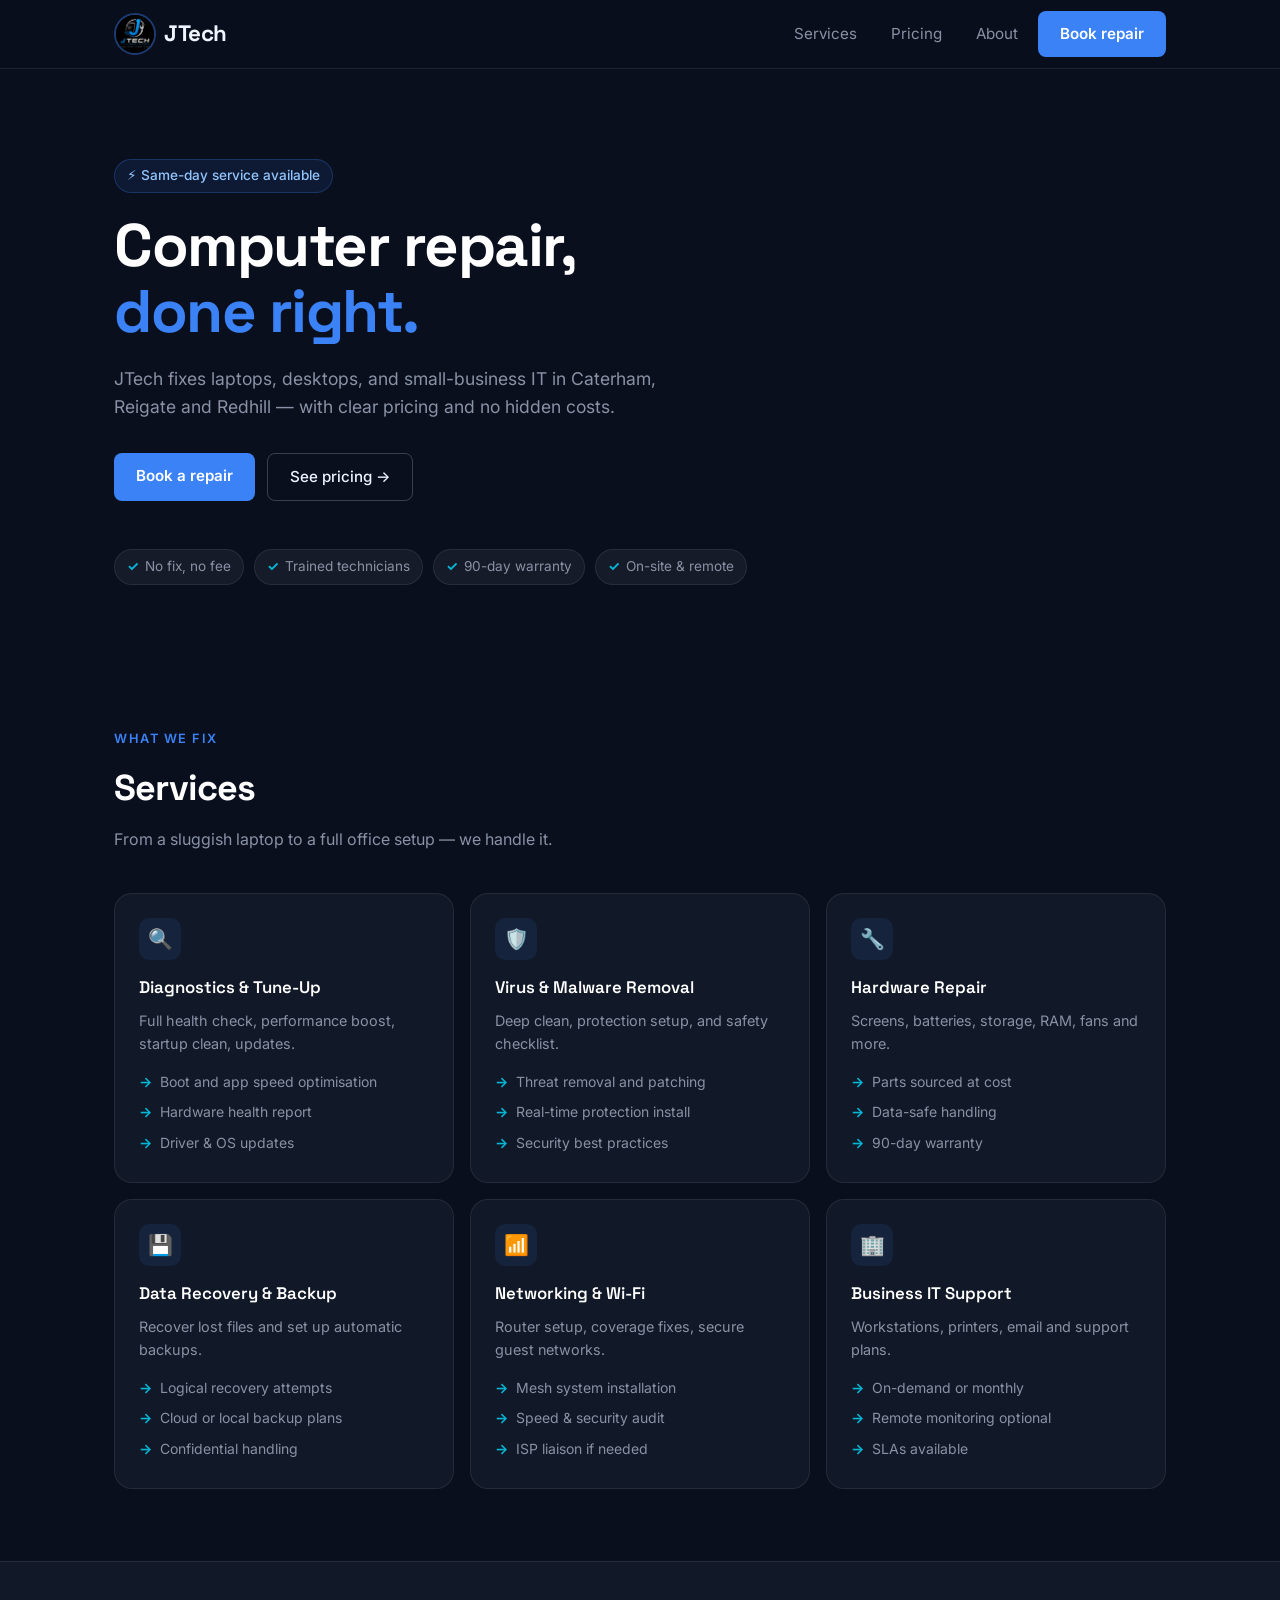
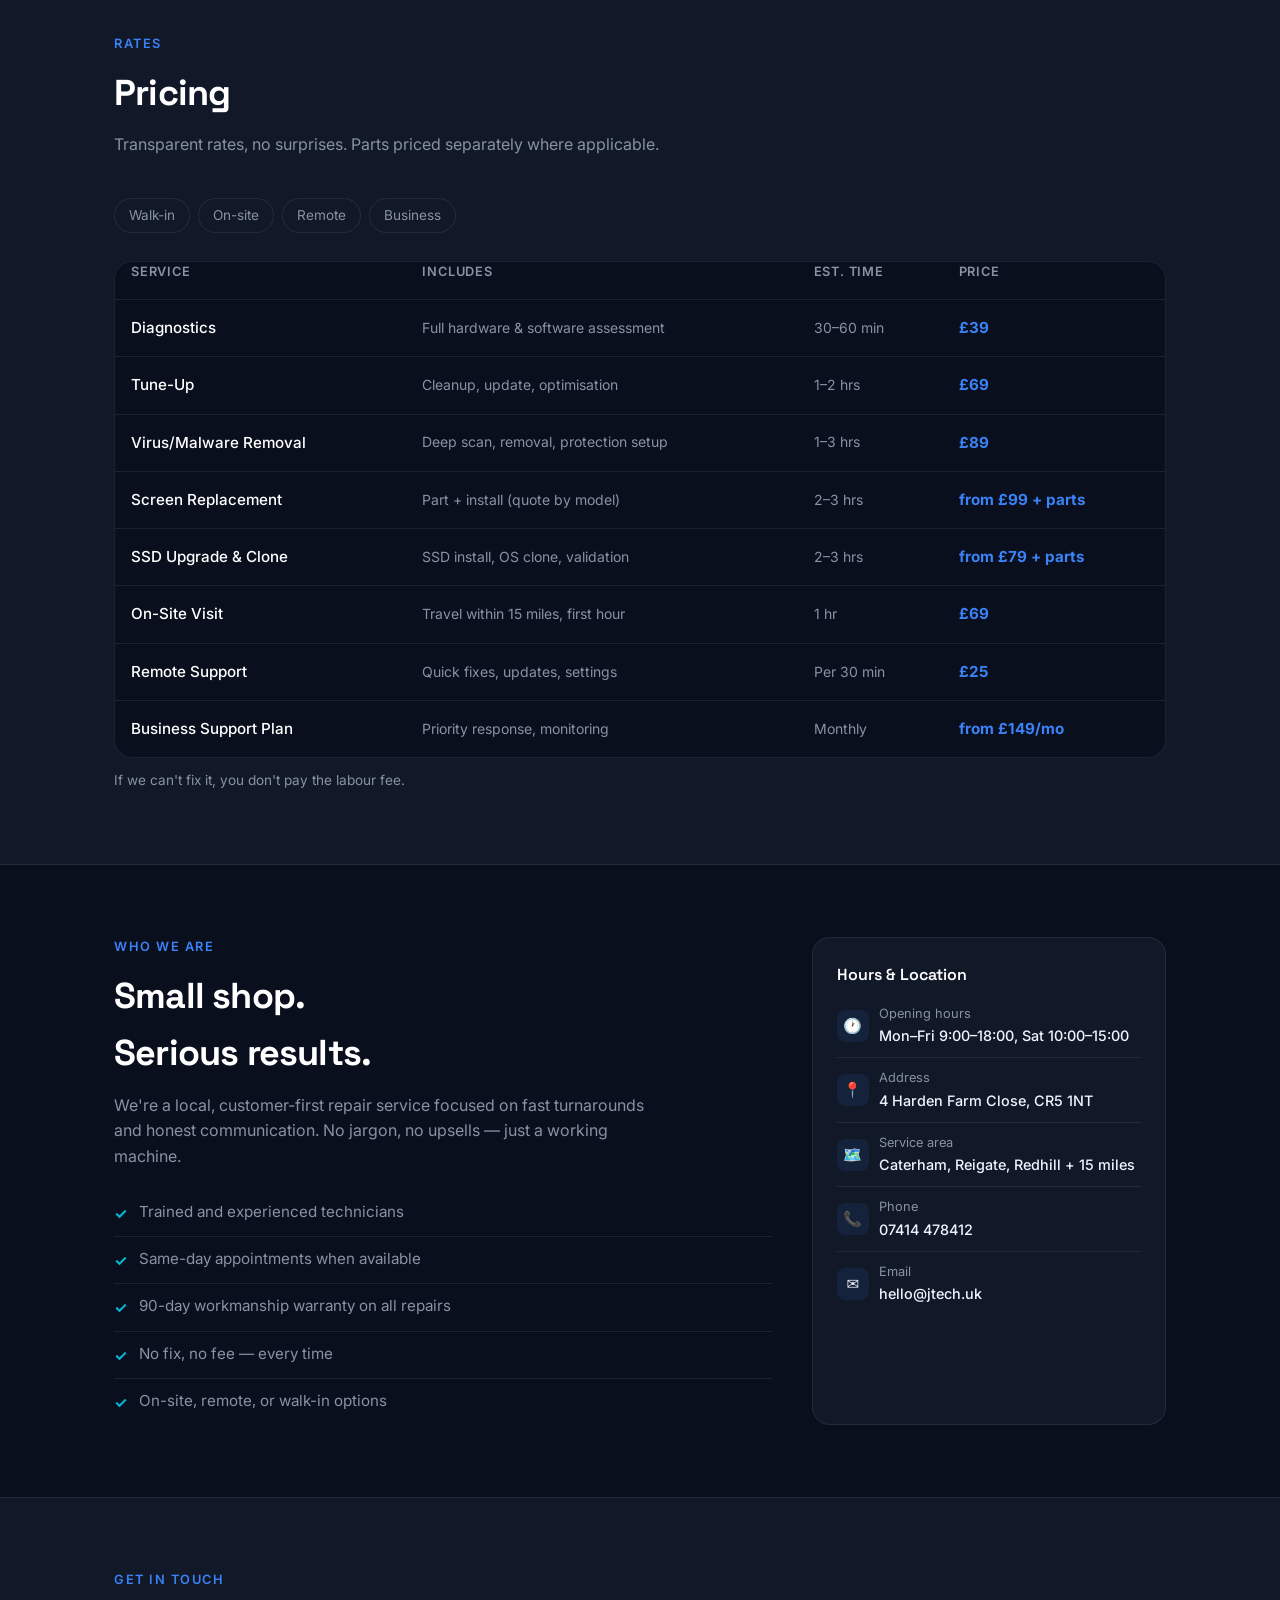
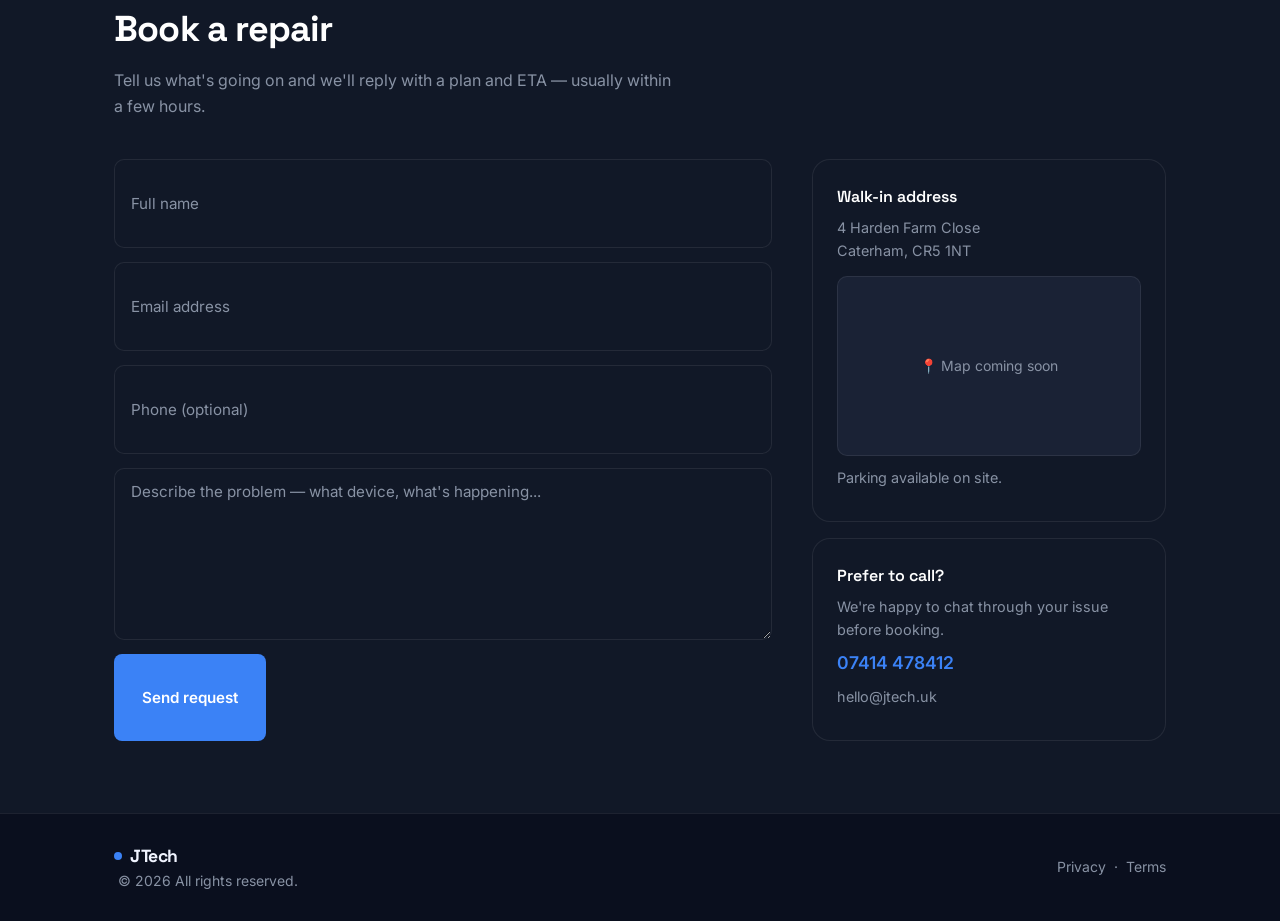
==== commit 01593f7f: "Add files via upload" ====
--- a/index.html
+++ b/index.html
@@ -6,11 +6,12 @@
   <title>JTech — Computer Repair & IT Support</title>
   <meta name="description" content="JTech provides fast, reliable computer repair and IT support in Caterham, Reigate and Redhill." />
   <link rel="stylesheet" href="styles.css" />
+  <link rel="icon" href="favicon.ico" type="image/x-icon" />
 </head>
 <body>
   <header>
     <div class="container nav">
-      <a class="brand" href="#"><span class="brand-dot"></span>JTech</a>
+      <a class="brand" href="#"><img src="jtech-logo.jpg" alt="JTech logo" style="height:42px;width:42px;object-fit:cover;border-radius:50%;border:2px solid rgba(59,130,246,0.4);" />JTech</a>
       <nav aria-label="Primary">
         <ul>
           <li><a href="#services">Services</a></li>
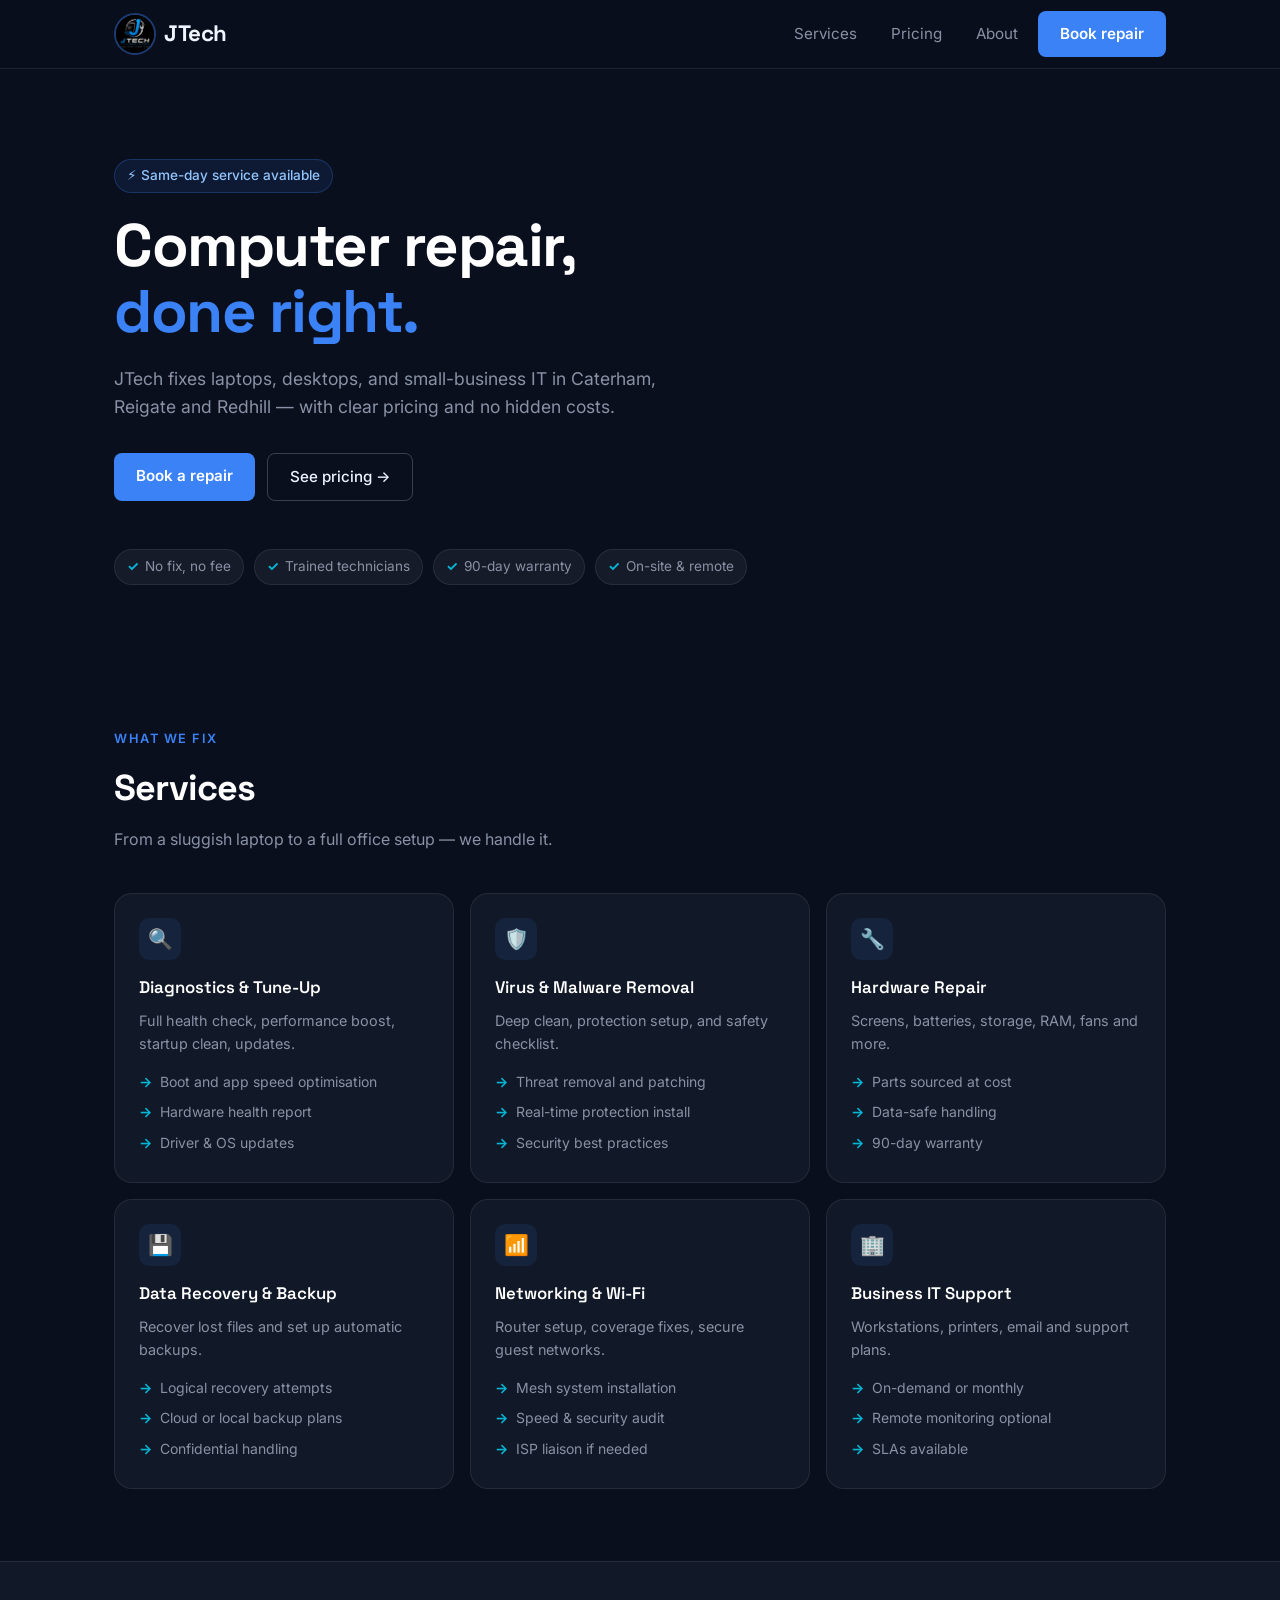
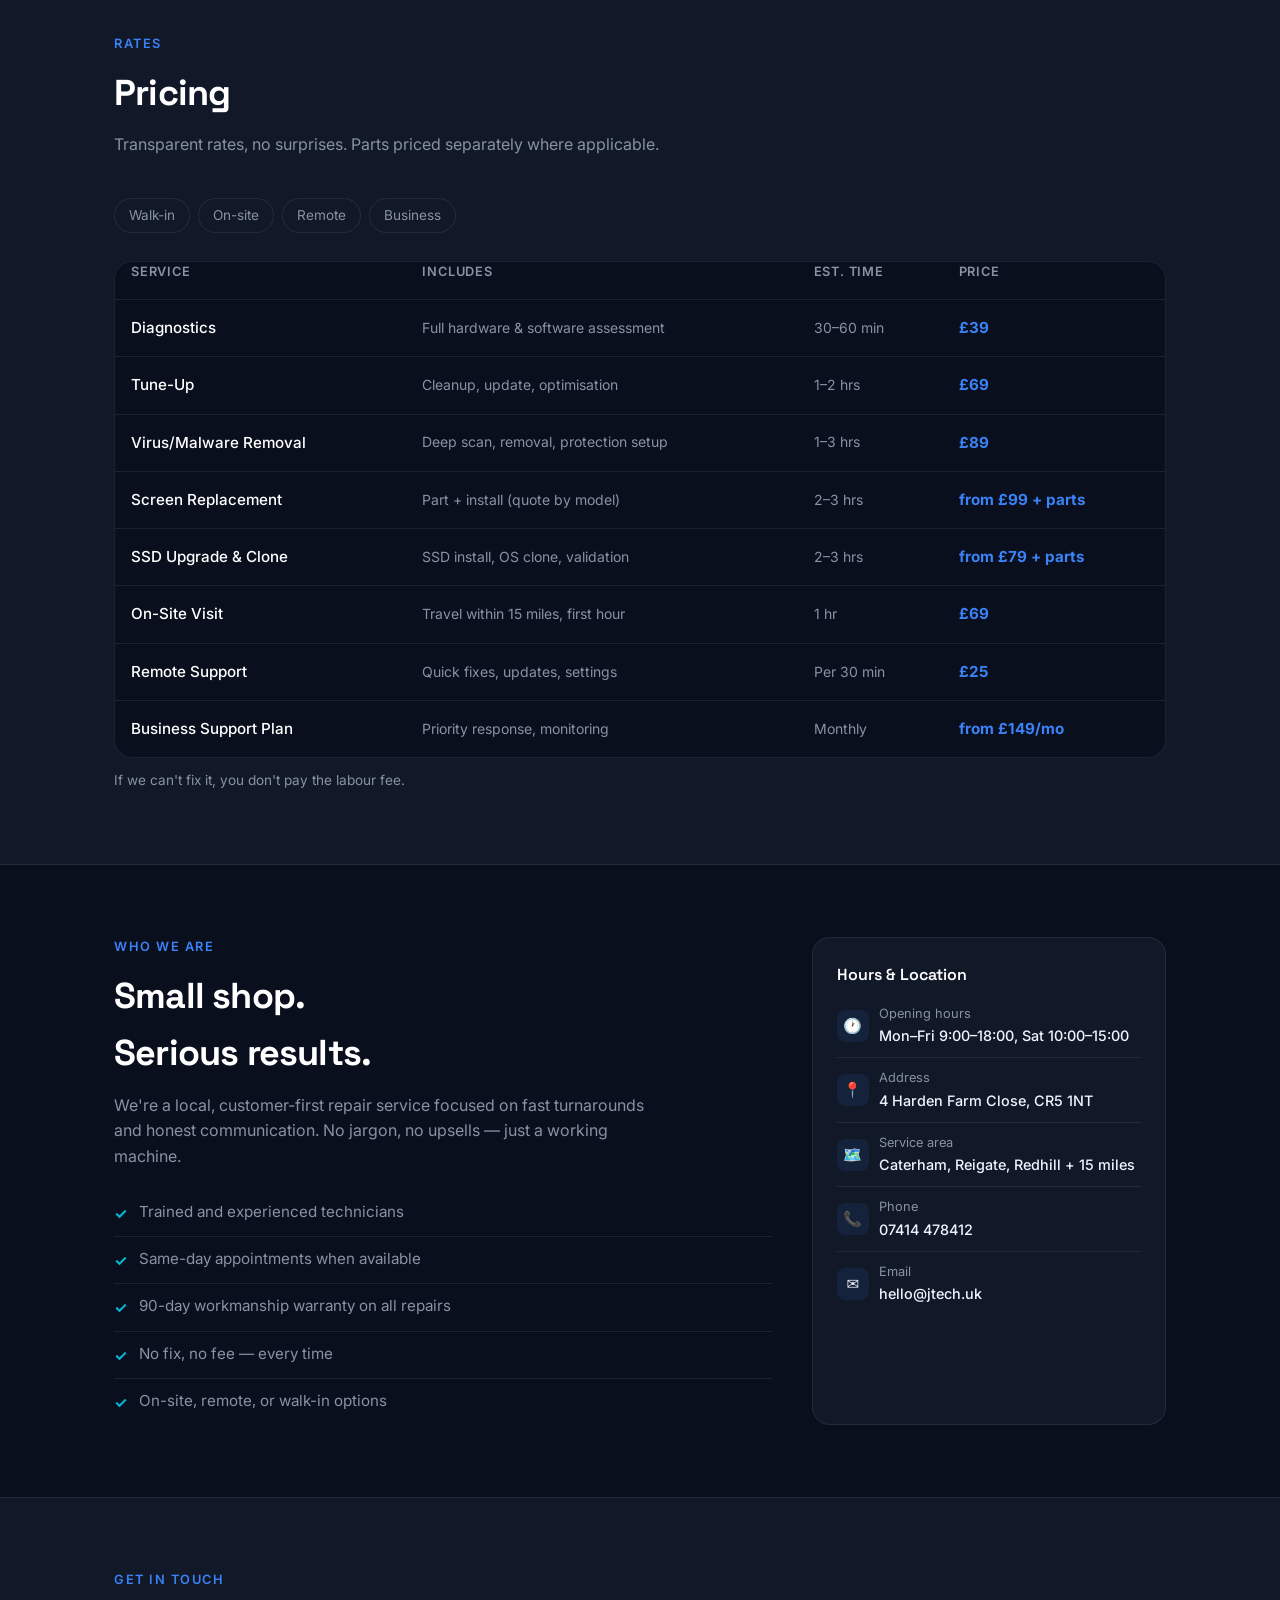
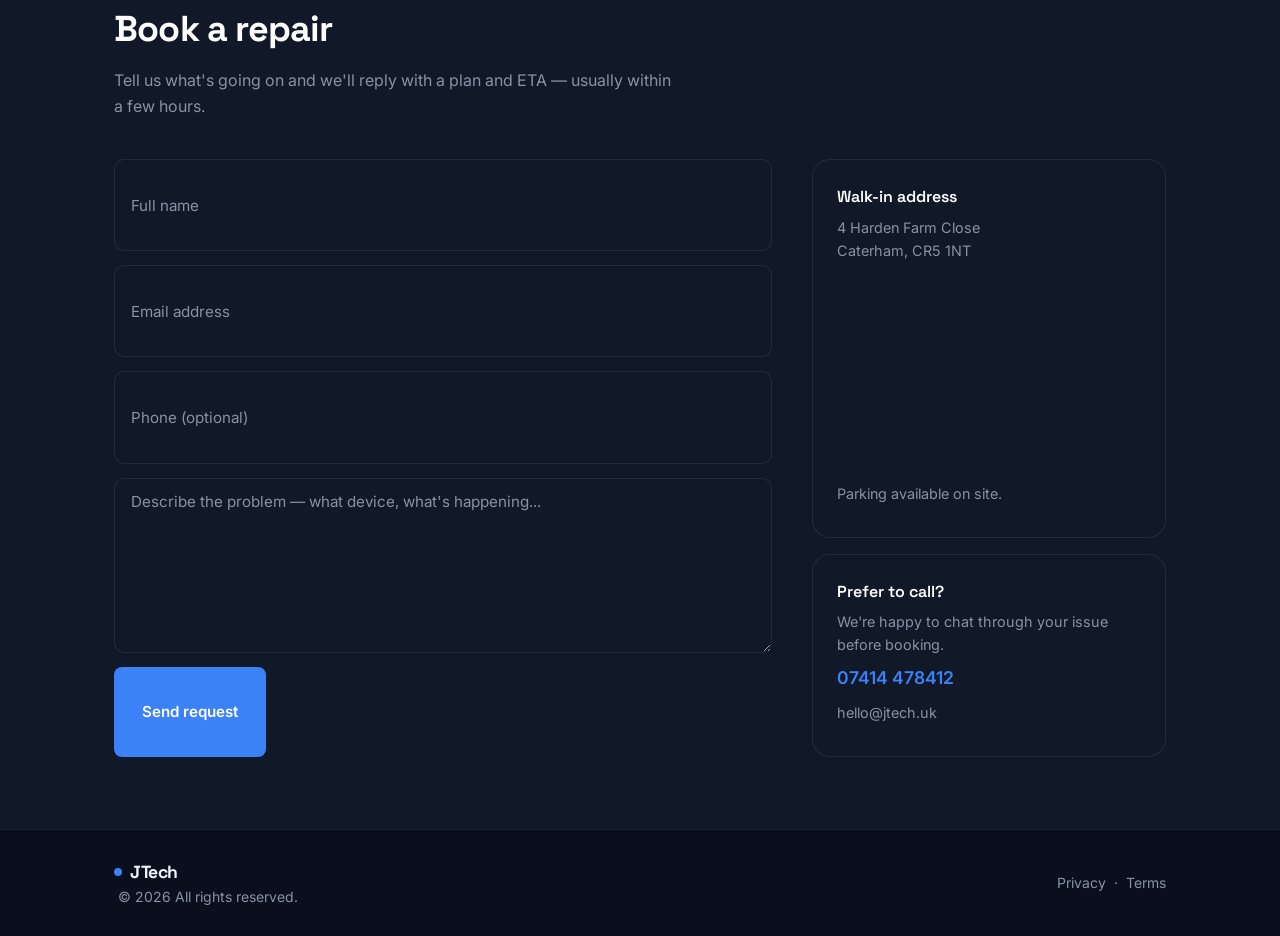
==== commit 2e5c1d0a: "Rename index (5).html to index.html" ====
--- a/index.html
+++ b/index.html
@@ -171,7 +171,7 @@
         <h2>Book a repair</h2>
         <p class="sub">Tell us what's going on and we'll reply with a plan and ETA — usually within a few hours.</p>
         <div class="split">
-          <form class="contact-form" aria-label="Contact form" onsubmit="event.preventDefault(); this.innerHTML='<div style=\'color:#34d399;font-size:1.1rem;padding:20px 0\'>✓ Thanks! We\'ll be in touch shortly.</div>';">
+          <form class="contact-form" aria-label="Contact form" action="https://formspree.io/f/xqevzvep" method="POST">
             <label class="sr-only" for="name">Name</label>
             <input id="name" name="name" placeholder="Full name" required />
             <label class="sr-only" for="email">Email</label>
@@ -186,7 +186,9 @@
             <div class="panel" style="margin-bottom:16px">
               <h3>Walk-in address</h3>
               <p>4 Harden Farm Close<br>Caterham, CR5 1NT</p>
-              <div class="map-placeholder">📍 Map coming soon</div>
+              <a href="https://www.google.com/maps/place/JTECH/@51.294525,-0.14479,15z/data=!4m6!3m5!1s0x4875fcf9e1fcf123:0xf264f5ef1f6c1a6c!8m2!3d51.2945312!4d-0.1445647!16s%2Fg%2F11gcg2326s?hl=en-GB&entry=ttu&g_ep=EgoyMDI2MDYxNi4wIKXMDSoASAFQAw%3D%3D" target="_blank" rel="noopener noreferrer">
+                <iframe src="https://www.google.com/maps/embed?pb=!1m18!1m12!1m3!1d2494.1!2d-0.14479!3d51.294525!2m3!1f0!2f0!3f0!3m2!1i1024!2i768!4f13.1!3m3!1m2!1s0x4875fcf9e1fcf123%3A0xf264f5ef1f6c1a6c!2sJTECH!5e0!3m2!1sen!2sgb!4v1" width="100%" height="180" style="border:0;border-radius:10px;margin-top:14px;pointer-events:none" allowfullscreen="" loading="lazy" referrerpolicy="no-referrer-when-downgrade"></iframe>
+              </a>
               <p style="margin-top:10px">Parking available on site.</p>
             </div>
             <div class="panel">
